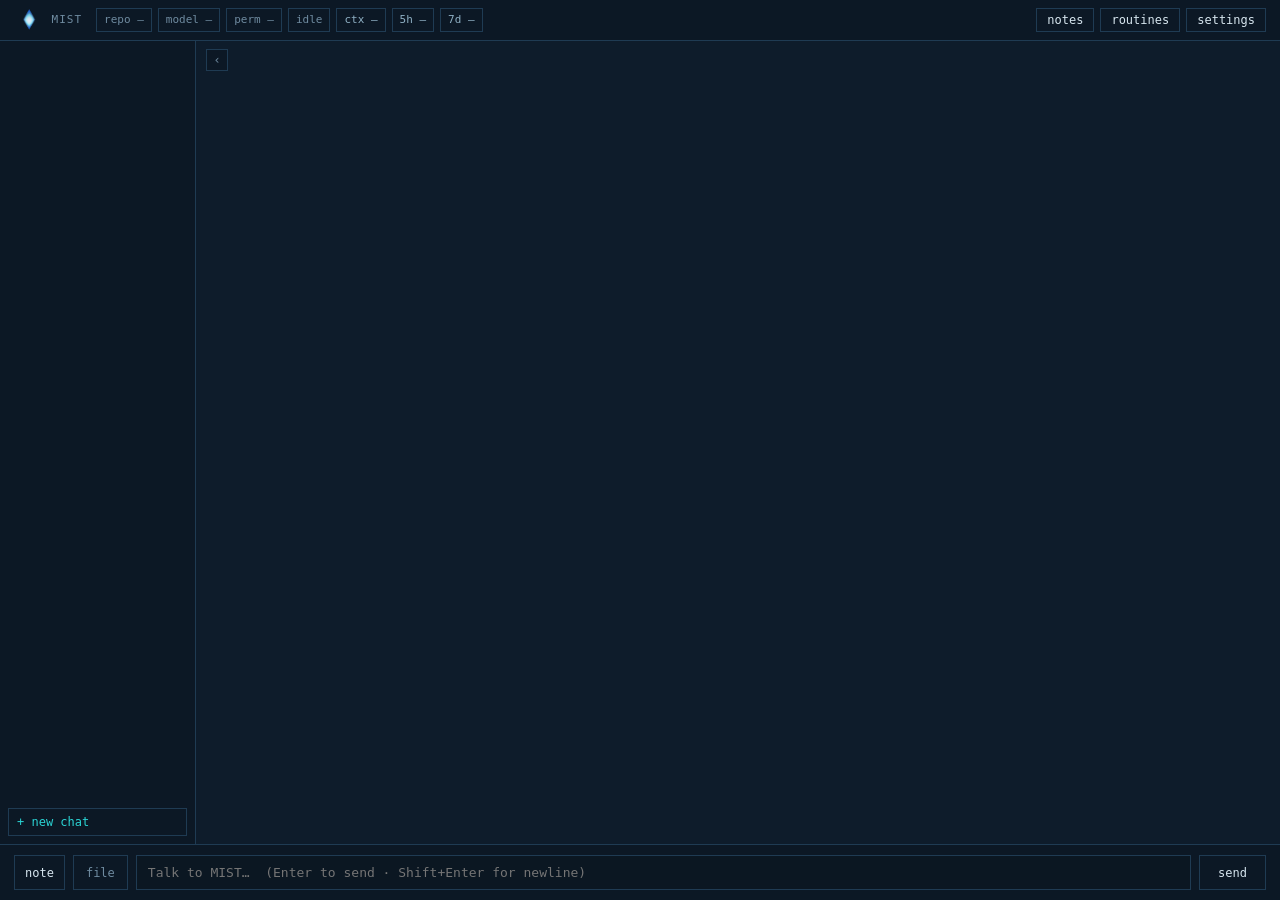
==== static/index.html @ 2118393d "console: square pinned-pin chips, drop redundant model button, fix Dock/menu-bar after overlay - Sol" ====
<!DOCTYPE html>
<html lang="en">
<head>
<meta charset="utf-8">
<meta name="viewport" content="width=device-width, initial-scale=1">
<title>MIST Console</title>
<!-- Apply the saved theme before CSS paints so switching never flashes. -->
<script>try{document.documentElement.dataset.theme=localStorage.getItem("theme")||"terminal"}catch(e){document.documentElement.dataset.theme="terminal"}</script>
<link rel="stylesheet" href="style.css">
</head>
<body>
<header id="topbar">
  <div class="brand">
    <img id="logoImg" class="logo-img" src="mist-logo.png" alt="MIST"
         onerror="this.style.display='none';document.getElementById('logoText').style.display='inline'">
    <span class="logo" id="logoText" style="display:none">M I S T</span>
    <span class="sub">MIST</span>
  </div>
  <div class="meta">
    <span class="badge repo clickable" id="repo" data-state="unknown" title="Repo MIST works in · click to change">repo —</span>
    <span class="badge clickable" id="model" title="Model in use · click to switch">model —</span>
    <span class="badge clickable" id="perm" title="Permission mode · click to switch">perm —</span>
    <span class="badge" id="status" data-state="idle">idle</span>
    <span class="badge usage" id="ctx" title="Context window used">ctx —</span>
    <span class="badge usage" id="r5h" title="5-hour limit used">5h —</span>
    <span class="badge usage" id="r7d" title="7-day limit used">7d —</span>
  </div>
  <div class="actions">
    <button id="notesBtn" title="Notes · a persistent scratchpad saved to disk">notes</button>
    <button id="routinesBtn" title="Routines · scheduled agents from Claude Code">routines</button>
    <button id="settingsBtn" title="Settings · active MCP servers + tools">settings</button>
  </div>
</header>

<aside id="modelCard" hidden>
  <div class="capHead">model <button id="modelClose">×</button></div>
  <div id="modelList"></div>
  <div class="modelnote">Applies to the active chat on your next message; new chats inherit it.</div>
</aside>

<aside id="permCard" hidden>
  <div class="capHead">permission mode <button id="permClose">×</button></div>
  <div id="permList"></div>
  <div class="modelnote">Controls how freely MIST acts. Applies to the active chat on your next message.</div>
</aside>

<div id="mid">
  <nav id="tabrail">
    <div id="tabs"></div>
    <button id="newTab">+ new chat</button>
  </nav>
  <div id="railResize" title="Drag to resize · double-click to reset"></div>
  <main id="logs">
    <button id="railToggle" title="Hide the chat list" aria-label="Toggle chat list">‹</button>
    <button id="jumpBtn" hidden title="Jump to the latest message">↓ jump to present</button>
  </main>
</div>

<aside id="routinesPanel" hidden>
  <div class="capHead">routines <span class="count" id="nRoutines"></span><button id="routinesClose">×</button></div>
  <div class="capBody" id="routinesBody"></div>
  <div class="routines-foot">
    <button id="routineNew" class="rt-new">+ new routine</button>
    <div class="routines-note">Edits write <code>~/.claude/scheduled-tasks</code> (shared with the Claude desktop app). Enabling a schedule runs the routine from the Console via launchd. If the same routine is also scheduled in the desktop app, it will run twice — disable it there.</div>
  </div>
</aside>

<aside id="capPanel" hidden>
  <div class="capHead">settings <button id="capClose">×</button></div>
  <div class="capBody">
    <h4>theme</h4><div id="themeList"></div>
    <h4>quick access</h4>
    <div class="qa">
      <div class="qa-row">
        <label class="qa-toggle"><input type="checkbox" id="qaEnabled"> enabled</label>
        <span class="qa-gesture">double-tap ⌥ Option</span>
      </div>
      <div class="qa-row" id="qaPermRow" hidden>
        <span class="qa-warn" id="qaPermStatus">needs Accessibility permission</span>
        <button id="qaGrant" class="qa-rec">Grant</button>
      </div>
      <div class="qa-note">Double-tap the Option (⌥) key to summon MIST from anywhere — even when she's closed (a tiny always-on background agent launches her). Needs macOS Accessibility permission for the agent (System Settings → Privacy & Security → Accessibility).</div>
    </div>
    <h4>active mcp servers <span class="count" id="nMcp"></span></h4><div id="capMcp" class="chips"></div>
    <h4>tools <span class="count" id="nTools"></span></h4><div id="capTools" class="chips"></div>
    <h4>skills <span class="count" id="nSkills"></span></h4><div id="capSkills" class="chips"></div>
    <h4>slash commands <span class="count" id="nSlash"></span></h4><div id="capSlash" class="chips"></div>
  </div>
</aside>

<aside id="notesPanel" hidden>
  <div class="capHead">notes <span class="count" id="nNotes"></span><button id="notesClose">×</button></div>
  <div class="notes-hint">A persistent scratchpad, saved to disk. Notes stay here until you send or delete them. They survive a restart, closing the app, a force-quit, or an update.</div>
  <div class="capBody" id="notesList"></div>
  <div class="notes-foot">
    <textarea id="notesInput" rows="1" placeholder="Jot something down…  (Enter to save · Shift+Enter for newline)"></textarea>
    <button id="notesAdd">add</button>
  </div>
</aside>

<footer id="composer">
  <div id="slashMenu" hidden></div>
  <button id="scratchBtn" title="Notes · a persistent scratchpad saved to disk">note</button>
  <button id="fileBtn" title="Attach a file (inserts its path)">file</button>
  <textarea id="input" rows="1" placeholder="Talk to MIST…  (Enter to send · Shift+Enter for newline)"></textarea>
  <button id="sendBtn">send</button>
  <input type="file" id="hiddenFile" multiple hidden>
</footer>

<div id="usage"></div>

<script src="app.js"></script>
</body>
</html>
---- static/style.css ----
/* MIST Console — flat/sharp Cloud palette. Square corners, hairlines, no shadows.
   This sheet IS the default "Terminal" theme. To add another theme: register it
   in THEMES (app.js) and override what you need under html[data-theme="<id>"]
   below. The active theme lives in <html data-theme> (set pre-paint in index.html
   and persisted to localStorage as "theme"). */
:root {
  --bg:        #0E1C2B;   /* deep Cloud night */
  --bg-2:      #11233440; /* translucent panel */
  --line:      #1f3b53;   /* hairline */
  --line-soft: #173044;
  --text:      #d7e6ef;
  --dim:       #6f8ba0;
  --teal:      #2bd4d4;   /* MIST accent (statusline 256-44) */
  --violet:    #9b8cff;
  --user:      #cfe8ff;
  --warn:      #ffb454;
  --err:       #ff6b6b;
  --ok:        #4ade80;   /* usage headroom (green) */
  --mono: "SF Mono", "JetBrains Mono", Menlo, Consolas, monospace;
}
* { box-sizing: border-box; }
html, body {
  margin: 0; height: 100%;
  background: var(--bg); color: var(--text);
  font-family: var(--mono); font-size: 13px; line-height: 1.55;
}
body { display: grid; grid-template-rows: auto 1fr auto; height: 100vh; }

/* ---- top bar ---- */
#topbar {
  display: flex; align-items: center; gap: 14px;
  padding: 8px 14px; border-bottom: 1px solid var(--line);
  background: #0c1825;
  /* above the side panels so their trigger buttons stay clickable (toggle-to-close) */
  position: relative; z-index: 40;
}
.brand { display: flex; align-items: center; gap: 8px; }
.logo-img { height: 24px; width: auto; display: block; }
.logo { color: var(--teal); font-weight: 700; letter-spacing: 2px; }
.sub { color: var(--dim); font-size: 11px; text-transform: uppercase; letter-spacing: 1px; }
.meta { display: flex; gap: 6px; flex: 1; flex-wrap: wrap; }
.badge {
  border: 1px solid var(--line); color: var(--dim);
  padding: 2px 7px; font-size: 11px; white-space: nowrap;
}
/* badges that open a picker on click */
.badge.clickable, #repo.clickable { cursor: pointer; }
.badge.clickable:hover, #repo.clickable:hover { border-color: var(--teal); color: var(--teal); }
.badge.usage { color: #8fb0c4; }
/* color-coded usage levels: green headroom → yellow → red near limit */
.badge.usage.lvl-ok   { color: var(--ok);   border-color: var(--ok); }
.badge.usage.lvl-warn { color: var(--warn); border-color: var(--warn); }
.badge.usage.lvl-crit { color: var(--err);  border-color: var(--err); font-weight: 600; }
.badge.repo { color: #8fb0c4; }
#repo[data-state="ok"]      { color: var(--ok);  border-color: var(--ok); }
#repo[data-state="warn"]    { color: var(--err); border-color: var(--err); font-weight: 600; }
#repo[data-state="unknown"] { color: var(--dim); }
#status[data-state="idle"]     { color: var(--dim); }
#status[data-state="thinking"] { color: var(--violet); border-color: var(--violet); }
#status[data-state="working"]  { color: var(--teal);   border-color: var(--teal); }
#status[data-state="error"]    { color: var(--err);    border-color: var(--err); }
.actions { display: flex; gap: 6px; }
button {
  font-family: var(--mono); font-size: 12px;
  background: transparent; color: var(--text);
  border: 1px solid var(--line); padding: 4px 10px; cursor: pointer;
}
button:hover { border-color: var(--teal); color: var(--teal); }

/* ---- mid: tab rail + logs ---- */
#mid { display: flex; min-height: 0; overflow: hidden; }
#tabrail {
  width: var(--rail-w, 196px); flex: 0 0 var(--rail-w, 196px);
  border-right: 1px solid var(--line); background: #0c1825;
  display: flex; flex-direction: column; min-width: 0;
}
#railResize {
  flex: 0 0 5px; cursor: col-resize; background: transparent;
  margin-left: -3px; z-index: 5;     /* widen the grab target over the border */
}
#railResize:hover, #railResize.dragging { background: var(--teal); }
body.col-resizing { cursor: col-resize; user-select: none; }
#newTab {
  margin: 8px; border: 1px solid var(--line); color: var(--teal);
  padding: 6px 8px; text-align: left;
}
#tabs { overflow-y: auto; flex: 1; }
.tab {
  display: flex; align-items: center; gap: 7px;
  padding: 7px 9px; border-bottom: 1px solid var(--line-soft);
  cursor: pointer; color: var(--dim); font-size: 12px;
  user-select: none;   /* so click-drag reordering doesn't select the title text */
}
.tab:hover { background: #0f2030; }
/* lifted, follows the pointer; the no-transition rule keeps it glued to the cursor
   while the OTHER pinned tabs slide out of the way (their transition is set inline) */
.tab.dragging { opacity: .92; z-index: 10; position: relative;
  box-shadow: 0 4px 14px rgba(0,0,0,.35); cursor: grabbing; }
body.tab-dragging, body.tab-dragging .tab { cursor: grabbing; }
.tab.drag-over { box-shadow: inset 0 2px 0 0 var(--teal); }   /* legacy insertion line (unused) */
.tab.active { background: #102536; color: var(--text); border-left: 2px solid var(--teal); padding-left: 7px; }
.tab .dot { width: 7px; height: 7px; flex: 0 0 7px; background: var(--dim); border-radius: 0; }
.tab .dot.idle { background: #3a566e; }
.tab .dot.thinking { background: var(--violet); }
.tab .dot.working { background: var(--teal); }
.tab .dot.error { background: var(--err); }
.tab .ttitle { flex: 1; overflow: hidden; text-overflow: ellipsis; white-space: nowrap; }
.tab .trename { flex: 1; min-width: 0; background: #0b1722; border: 1px solid var(--teal);
  color: var(--text); font-family: var(--mono); font-size: 12px; padding: 1px 4px; }
.tab .trename:focus { outline: none; }
.tab .tpin { color: #2f4a60; padding: 0 3px; opacity: 0;
  display: inline-flex; align-items: center; justify-content: center; }
.tab:hover .tpin { opacity: 1; }
.tab .tpin.on { color: var(--teal); opacity: 1; }
/* literal pushpin icon (inline SVG, tinted by currentColor) — all themes */
.pin-ico { width: 11px; height: 11px; display: block; fill: currentColor; }
.tabsection .pin-ico { display: inline-block; width: 10px; height: 10px;
  vertical-align: -1px; margin-right: 4px; }
.tab .tclose { color: var(--dim); padding: 0 2px; opacity: 0; }
.tab:hover .tclose { opacity: 1; }
.tab .tclose:hover { color: var(--err); }

/* section headers in the rail (only shown when something is pinned) */
.tabsection {
  padding: 8px 9px 5px; font-size: 10px; letter-spacing: 1.5px; text-transform: uppercase;
  color: var(--dim); border-bottom: 1px solid var(--line-soft); user-select: none;
}
.tabsection.pinned { color: var(--teal); }

/* pinned conversations get a tinted band + a teal edge so they read as a group */
.tab.pinned { background: #0e2435; border-left: 2px solid var(--teal); padding-left: 7px; }
.tab.pinned:hover { background: #13314a; }
.tab.pinned.active { background: #16374f; }
.tab.pinned .tpin { opacity: 1; }
.tab.pinned .ttitle { color: var(--text); }

#logs { flex: 1; min-width: 0; position: relative; }
.session-log { position: absolute; inset: 0; overflow-y: auto; padding: 16px 18px 40px; }

/* floating "jump to present" pill — only shown when scrolled up off the bottom */
#jumpBtn {
  position: absolute; bottom: 16px; left: 50%; transform: translateX(-50%);
  z-index: 6; background: #102536; border: 1px solid var(--teal); color: var(--teal);
  padding: 5px 12px; font-size: 12px; letter-spacing: .3px;
}
#jumpBtn:hover { background: #16374f; }
#jumpBtn[hidden] { display: none; }

/* collapse/expand toggle for the tab rail — pinned to the logs' top-left corner */
#railToggle {
  position: absolute; top: 8px; left: 8px; z-index: 6;
  width: 22px; height: 22px; line-height: 1; text-align: center;
  padding: 0; background: #0c1825; color: var(--dim); border: 1px solid var(--line);
}
#railToggle:hover { border-color: var(--teal); color: var(--teal); }
#mid.rail-collapsed #tabrail { width: 0; flex-basis: 0; overflow: hidden; border-right: 0; }
#mid.rail-collapsed #railResize { display: none; }
.session-log[hidden] { display: none; }
.msg {
  margin: 0 0 18px; max-width: 900px;
  /* Skip layout/paint for off-screen messages so fullscreen/resize only reflows
     the visible few instead of the whole (multi-thousand-node) transcript.
     `auto` remembers each message's real height once rendered, so scrolling and
     scroll-to-bottom stay accurate. */
  content-visibility: auto;
  contain-intrinsic-size: auto 140px;
}
.msg .who { font-size: 11px; text-transform: uppercase; letter-spacing: 1px; margin-bottom: 4px;
  display: flex; align-items: baseline; gap: 8px; }
.msg.user .who   { color: var(--user); font-weight: 700; }
.msg.mist .who   { color: var(--teal); }
/* per-message timestamp, dimmed and not shouting in caps */
.msg .who .ts { color: var(--dim); font-weight: 400; letter-spacing: 0;
  text-transform: none; font-size: 10px; }
.msg.user .body  {
  color: var(--user); white-space: pre-wrap;
  background: #102a44; border: 1px solid var(--line);
  border-left: 3px solid var(--user); padding: 9px 12px;
}
.msg.mist .body  { color: var(--text); }
/* Chat text is selectable (WKWebView can default selection off) + visible highlight. */
#logs, .msg .who, .msg .body, .msg .body * {
  -webkit-user-select: text; user-select: text;
}
.msg .body { cursor: text; }
::selection { background: rgba(43, 212, 212, .30); color: var(--text); }

/* thinking */
.think {
  border: 1px solid var(--line-soft); border-left: 2px solid var(--violet);
  margin: 6px 0 10px; padding: 0;
}
.think > summary {
  cursor: pointer; color: var(--violet); font-size: 11px;
  padding: 4px 8px; list-style: none; text-transform: uppercase; letter-spacing: 1px;
}
.think > summary::-webkit-details-marker { display: none; }
.think .think-body { padding: 6px 10px; color: #9db3c6; white-space: pre-wrap; font-size: 12px; }

/* tool cards — collapsed by default (click the header to expand the code) */
.tool { border: 1px solid var(--line); margin: 8px 0; }
details.tool > summary.tool-head {
  display: flex; align-items: center; gap: 8px; cursor: pointer; list-style: none;
  background: #0f2030; padding: 5px 9px; color: var(--teal); font-size: 12px;
}
details.tool > summary.tool-head::-webkit-details-marker { display: none; }
details.tool > summary.tool-head::before { content: "▸"; color: var(--dim); }
details.tool[open] > summary.tool-head::before { content: "▾"; }
.tool .tname { font-weight: 700; }
.tool .tsummary { flex: 1; min-width: 0; color: #9db3c6; overflow: hidden; text-overflow: ellipsis; white-space: nowrap; }
.tool .tstate { color: var(--dim); font-size: 11px; }
.tool pre { margin: 0; padding: 8px 10px; overflow-x: auto; font-size: 12px; color: #b9ccdb; }
.tool .tool-result { border-top: 1px dashed var(--line); color: #9db3c6; max-height: 280px; overflow: auto; }

/* inline "thinking" spinner in the chat — full-width, MIST verb */
.spinner { display: flex; align-items: center; gap: 8px; padding: 8px 2px; color: var(--violet); font-style: italic; font-size: 13px; }
.spinner .sv-glyph { color: var(--teal); font-style: normal; animation: pulse 1.4s ease-in-out infinite; }
@keyframes pulse { 0%, 100% { opacity: 1; } 50% { opacity: 0.3; } }

/* markdown body */
.body p { margin: 0 0 9px; }
.body pre {
  background: #0b1722; border: 1px solid var(--line);
  padding: 9px 11px; overflow-x: auto; margin: 8px 0;
}
.body code { background: #0b1722; border: 1px solid var(--line-soft); padding: 0 4px; }
.body pre code { border: 0; padding: 0; background: none; }

/* code block with a hover "Copy" button */
.body .codeblock { position: relative; }
.body .codeblock pre { margin: 8px 0; }
.body .copy-btn {
  position: absolute; top: 6px; right: 6px;
  font-family: var(--mono); font-size: 10px; letter-spacing: 1px; text-transform: uppercase;
  background: #0b1722; color: var(--dim);
  border: 1px solid var(--line); padding: 2px 8px; cursor: pointer;
  opacity: 0; transition: opacity .12s;
}
.body .codeblock:hover .copy-btn { opacity: 1; }
.body .copy-btn:hover { border-color: var(--teal); color: var(--teal); }
.body .copy-btn.copied { color: var(--teal); border-color: var(--teal); opacity: 1; }
.body h1,.body h2,.body h3 { color: var(--teal); margin: 12px 0 6px; font-size: 14px; }
.body ul,.body ol { margin: 4px 0 9px; padding-left: 22px; }
.body a { color: var(--teal); }
.body blockquote { border-left: 2px solid var(--line); margin: 6px 0; padding-left: 10px; color: var(--dim); }
/* GFM tables — flat/sharp: hairline grid, square corners, no shadow */
.body .md-table { border-collapse: collapse; margin: 9px 0; width: auto; max-width: 100%; display: block; overflow-x: auto; font-size: 12px; }
.body .md-table th, .body .md-table td { border: 1px solid var(--line); padding: 4px 10px; text-align: left; vertical-align: top; }
.body .md-table th { background: #0b1722; color: var(--teal); font-weight: 600; white-space: nowrap; }
.body .md-table tbody tr:nth-child(even) td { background: #0c1c2b; }
.body .md-table code { background: #0b1722; }
.cursor { display: inline-block; width: 7px; background: var(--teal); animation: blink 1s steps(1) infinite; }
@keyframes blink { 50% { opacity: 0; } }

.notice { color: var(--warn); border: 1px solid var(--warn); padding: 6px 10px; margin: 10px 0; font-size: 12px; }
.notice.err { color: var(--err); border-color: var(--err); }

/* ---- capabilities panel ---- */
/* start below the top bar so the trigger buttons stay visible + clickable */
#capPanel, #routinesPanel {
  position: fixed; top: var(--topbar-h, 0px); right: 0; width: 340px; height: calc(100% - var(--topbar-h, 0px));
  background: #0c1825; border-left: 1px solid var(--line);
  display: flex; flex-direction: column; z-index: 20;
}
#capPanel[hidden], #routinesPanel[hidden] { display: none; }   /* id selector beats UA [hidden]; restore it */
#routinesBody { flex: 1 1 auto; min-height: 0; }
.routines-foot { border-top: 1px solid var(--line); padding: 8px 12px; }
.routines-note { color: var(--dim); font-size: 10px; line-height: 1.5; }
.routines-note code { color: #9db3c6; }
.rt-new { width: 100%; font-family: var(--mono); font-size: 12px; padding: 6px;
  border: 1px solid var(--line); background: #0b1722; color: var(--teal); cursor: pointer; margin-bottom: 8px; }
.rt-new:hover { border-color: var(--teal); }
.routine { border: 1px solid var(--line); margin-bottom: 6px; }
.routine > summary { padding: 7px 9px; cursor: pointer; list-style: none; }
.routine > summary::-webkit-details-marker { display: none; }
.routine > summary::before { content: "\25b8 "; color: var(--teal); font-size: 9px; }
.routine[open] > summary::before { content: "\25be "; }
.routine .rname { color: var(--text); font-size: 12px; }
.routine .rdot { font-size: 9px; margin-left: 6px; }
.routine .rdot.on { color: var(--ok); }
.routine .rdot.off { color: var(--dim); }
.routine .rdesc { color: var(--dim); font-size: 11px; margin: 3px 0 0 14px; line-height: 1.4; }
.routine form { display: flex; flex-direction: column; gap: 8px; padding: 9px 10px;
  border-top: 1px solid var(--line); }
.rt-field { display: flex; flex-direction: column; gap: 3px; }
.rt-field label { color: var(--dim); font-size: 10px; text-transform: uppercase; letter-spacing: .5px; }
.rt-field input, .rt-field textarea {
  background: #0b1722; border: 1px solid var(--line); color: var(--text);
  font-family: var(--mono); font-size: 12px; padding: 5px 7px; width: 100%; }
.rt-field input:focus, .rt-field textarea:focus { outline: none; border-color: var(--teal); }
.rt-field textarea { min-height: 84px; resize: vertical; line-height: 1.45; }
.rt-hint { color: var(--dim); font-size: 10px; margin-top: -2px; }
.rt-enabled { display: flex; align-items: center; gap: 6px; color: var(--text); font-size: 12px; cursor: pointer; }
.rt-actions { display: flex; gap: 6px; flex-wrap: wrap; }
.rt-actions button { font-family: var(--mono); font-size: 12px; padding: 5px 10px;
  border: 1px solid var(--line); background: #0b1722; color: var(--teal); cursor: pointer; }
.rt-actions button:hover { border-color: var(--teal); }
.rt-actions .rt-del { color: var(--err); }
.rt-actions .rt-del:hover, .rt-actions .rt-del.armed { border-color: var(--err); }
.rt-actions .rt-del.armed { background: var(--err); color: #0c1825; }
.rt-status { font-size: 10px; color: var(--dim); min-height: 12px; }
.rt-status.ok { color: var(--ok); }
.rt-status.err { color: var(--err); }
.capHead { display: flex; padding: 10px 12px; border-bottom: 1px solid var(--line); color: var(--teal); }
.capHead button { margin-left: auto; border: 0; font-size: 16px; }
.capBody { overflow-y: auto; padding: 10px 12px; }
.capBody h4 {
  color: var(--dim); font-size: 11px; text-transform: uppercase; margin: 12px 0 6px;
  cursor: pointer; user-select: none; display: flex; align-items: center; gap: 6px;
}
.capBody h4::before { content: "\25be"; font-size: 9px; color: var(--teal); }   /* ▾ expanded */
.capBody h4.collapsed::before { content: "\25b8"; }                              /* ▸ collapsed */
.capBody h4.collapsed + * { display: none; }
.capBody .count { color: var(--teal); font-weight: 400; }
.qa { margin-bottom: 8px; }
.qa-row { display: flex; align-items: center; gap: 10px; }
.qa-toggle { color: var(--text); font-size: 12px; display: flex; align-items: center; gap: 5px; cursor: pointer; }
.qa-rec {
  font-family: var(--mono); font-size: 13px; min-width: 88px;
  border: 1px solid var(--line); background: #0b1722; color: var(--teal);
  padding: 5px 12px; cursor: pointer;
}
.qa-rec:hover { border-color: var(--teal); }
.qa-rec.recording { color: var(--warn); border-color: var(--warn); }
.qa-gesture { color: var(--teal); font-size: 13px; }
.qa-warn { color: var(--warn); font-size: 12px; flex: 1; }
.qa-note { color: var(--dim); font-size: 11px; margin-top: 6px; line-height: 1.4; }
.chips { display: flex; flex-wrap: wrap; gap: 4px; }
.chips span { border: 1px solid var(--line); padding: 1px 6px; font-size: 11px; color: #9db3c6; }
.chips span.pending { color: var(--warn); border-color: var(--warn); }

/* ---- model / permission card ---- */
/* top/left are set in JS so the menu drops directly under the badge or button
   that opened it (anchorCard), instead of floating detached in the corner. */
#modelCard, #permCard {
  position: fixed; top: 44px; left: auto; right: 14px; width: 240px; z-index: 30;
  background: #0c1825; border: 1px solid var(--line);
}
#permCard { width: 268px; }
#modelCard[hidden], #permCard[hidden] { display: none; }
#modelList, #permList { padding: 4px 0; }
.modelrow {
  padding: 7px 12px; cursor: pointer; color: var(--text); font-size: 12px;
  display: flex; align-items: center; gap: 8px;
}
.modelrow:hover { background: #102536; color: var(--teal); }
.modelrow.sel { color: var(--teal); }
.modelrow.sel::before { content: "▸"; color: var(--teal); }
.modelrow:not(.sel)::before { content: "\00a0\00a0"; }
.modelnote { padding: 8px 12px; border-top: 1px solid var(--line); color: var(--dim); font-size: 11px; }

/* ---- composer ---- */
#composer {
  display: flex; gap: 8px; padding: 10px 14px;
  border-top: 1px solid var(--line); background: #0c1825;
  position: relative;
}

/* inline slash-command autocomplete (anchored above the composer) */
#slashMenu {
  position: absolute; left: 14px; right: 14px; bottom: calc(100% + 0px);
  max-height: 280px; overflow-y: auto; z-index: 40;
  background: #0c1825; border: 1px solid var(--line); border-bottom: 0;
}
#slashMenu[hidden] { display: none; }
.slash-head {
  padding: 6px 12px; font-size: 10px; letter-spacing: 1px; text-transform: uppercase;
  color: var(--dim); border-bottom: 1px solid var(--line); user-select: none;
}
.slash-item {
  display: flex; gap: 10px; align-items: baseline;
  padding: 6px 12px; cursor: pointer; font-size: 13px; color: var(--text);
  border-bottom: 1px solid var(--line-soft);
}
.slash-item:last-child { border-bottom: 0; }
.slash-item.sel { background: #102536; }
.slash-name { color: var(--teal); font-weight: 700; }
#input {
  flex: 1; resize: none; max-height: 200px;
  background: #0b1722; color: var(--text); border: 1px solid var(--line);
  font-family: var(--mono); font-size: 13px; padding: 9px 11px; outline: none;
}
#input:focus { border-color: var(--teal); }
#fileBtn { padding: 0 12px; color: var(--dim); }
#sendBtn { padding: 0 18px; }
.greet { color: var(--teal); font-style: italic; }
#sendBtn:disabled { opacity: .4; cursor: default; border-color: var(--line); color: var(--dim); }

#usage {
  position: fixed; bottom: 58px; right: 14px;
  font-size: 11px; color: var(--dim); pointer-events: none;
}

/* ---- notes panel (app-wide persistent scratchpad) ---- */
#scratchBtn.has { color: var(--teal); border-color: var(--teal); }
#notesPanel {
  position: fixed; top: var(--topbar-h, 0px); right: 0; width: 340px; height: calc(100% - var(--topbar-h, 0px));
  background: #0c1825; border-left: 1px solid var(--line);
  display: flex; flex-direction: column; z-index: 20;
}
#notesPanel[hidden] { display: none; }   /* id selector beats UA [hidden] */
.notes-hint {
  color: var(--dim); font-size: 11px; line-height: 1.5;
  padding: 8px 12px; border-bottom: 1px solid var(--line-soft);
}
#notesList { flex: 1 1 auto; min-height: 0; overflow-y: auto;
  padding: 10px 12px; display: flex; flex-direction: column; gap: 6px; }
.notes-foot { display: flex; gap: 8px; padding: 8px 12px; border-top: 1px solid var(--line); }
#notesInput {
  flex: 1; resize: none; max-height: 160px; outline: none;
  background: #0b1722; color: var(--text); border: 1px solid var(--line);
  font-family: var(--mono); font-size: 12px; padding: 7px 9px;
}
#notesInput:focus { border-color: var(--teal); }
#notesAdd { color: var(--teal); padding: 0 16px; }
.scratch-empty { color: var(--dim); font-size: 11px; padding: 2px 0; line-height: 1.5; }
.scratch-item {
  display: flex; align-items: flex-start; gap: 8px;
  border: 1px solid var(--line); background: #0b1722; padding: 6px 8px;
}
.scratch-text { flex: 1; color: var(--text); font-size: 12px; line-height: 1.45;
  white-space: pre-wrap; word-break: break-word; }
.scratch-send { flex: 0 0 auto; color: var(--teal); padding: 3px 10px; font-size: 11px; }
.scratch-edit-btn { flex: 0 0 auto; color: var(--dim); padding: 3px 8px; font-size: 11px; }
.scratch-edit-btn:hover { color: var(--teal); }
.scratch-edit { flex: 1; min-width: 0; resize: none; outline: none;
  background: #0b1722; border: 1px solid var(--teal); color: var(--text);
  font-family: var(--mono); font-size: 12px; padding: 4px 6px; line-height: 1.45; }
.scratch-del { flex: 0 0 auto; border: 0; background: none; color: var(--dim); font-size: 14px; padding: 0 2px; }
.scratch-del:hover { color: var(--err); border-color: transparent; }

/* scrollbars */
::-webkit-scrollbar { width: 9px; height: 9px; }
::-webkit-scrollbar-thumb { background: #1d3a52; }
::-webkit-scrollbar-track { background: transparent; }

/* ============================================================
   Solarpunk theme — bright, warm, daylit greenhouse.
   Art-Nouveau-by-way-of-Ghibli: a warm cream daylight base,
   green + gold signature, terracotta human, humanist (non-mono)
   text, rounded organic edges, dappled sunlight, and living
   botanical vines. The deliberate OPPOSITE of a dark terminal.
   Overrides the variables AND every hardcoded dark surface from
   the Terminal sheet above, so no dark patches leak through.
   (The previous "solarpunk" theme was really lunarpunk — dark
   phthalo night + blue neon sigils — and has been fully replaced.)
   ============================================================ */
html[data-theme="solarpunk"] {
  --bg:        #F3EEDD;   /* warm cream daylight */
  --bg-2:      #FBF8EFcc;
  --line:      #CBD8C2;   /* soft sage hairline */
  --line-soft: #E3DECB;
  --text:      #2E2A22;   /* deep bark — warm near-black, never cold */
  --dim:       #7B7A5C;   /* sage-olive secondary text */
  --teal:      #2F6B3C;   /* PRIMARY accent = forest green (was cyber-teal) */
  --violet:    #BE8C12;   /* thinking = warm gold (was amethyst) */
  --user:      #B5562F;   /* the human = terracotta */
  --warn:      #C97A1C;   /* amber */
  --err:       #B5402A;   /* warm brick */
  --ok:        #2F6B3C;   /* forest green */
  /* theme-local surfaces — all light/warm, never dark */
  --surface:   #EFE8D3;   /* bars & panels: wheat */
  --surface-2: #FFFFFF;   /* fields / raised chips */
  --code-bg:   #ECE5D0;   /* parchment code blocks */
  --hover:     #E7DEC4;   /* deeper wheat */
  --active:    #DCEBCF;   /* pale leaf-green selection */
  --user-bg:   #F8EBD2;   /* pale terracotta-cream bubble */
  --leaf:      #5BB247;   /* bright foliage — the "working" pulse */
  --gold:      #E0B100;   /* sunbeam gold */
  --amber:     #F4A93B;
  --focus:     0 0 0 3px rgba(224,177,0,.22);   /* warm gold focus ring (NOT neon) */
  --radius:    14px;
  /* humanist + Art-Nouveau-warm, system fonts so no web-font load.
     Optima/Avenir read as elegant "normal text", not a terminal. */
  --mono: "Optima", "Avenir Next", "Seravek", system-ui, -apple-system, sans-serif;
  --head: "Cochin", "Palatino", "Hoefler Text", Georgia, serif;
}
/* dappled sunlight: warm gold + leaf-green + soft sky washes over cream */
html[data-theme="solarpunk"] body {
  font-size: 14px; line-height: 1.62;
  background:
    radial-gradient(1100px 620px at 86% -12%, rgba(224,177,0,.20), transparent 60%),
    radial-gradient(840px 540px at -8% 8%, rgba(91,178,71,.16), transparent 58%),
    radial-gradient(980px 680px at 50% 122%, rgba(135,206,235,.14), transparent 62%),
    var(--bg);
  background-attachment: fixed;
}
/* keep code monospace even though the UI font is now humanist */
html[data-theme="solarpunk"] .body pre,
html[data-theme="solarpunk"] .body code,
html[data-theme="solarpunk"] .tool pre,
html[data-theme="solarpunk"] .body .copy-btn {
  font-family: "SF Mono", "JetBrains Mono", Menlo, Consolas, monospace;
}
/* Art-Nouveau serif for display type: logo, headings, panel titles */
html[data-theme="solarpunk"] .logo,
html[data-theme="solarpunk"] .body h1,
html[data-theme="solarpunk"] .body h2,
html[data-theme="solarpunk"] .body h3,
html[data-theme="solarpunk"] .capHead,
html[data-theme="solarpunk"] .greet {
  font-family: var(--head); letter-spacing: .2px;
}
html[data-theme="solarpunk"] .logo { letter-spacing: 3px; }

/* --- panels & bars get the wheat surface --- */
html[data-theme="solarpunk"] #topbar,
html[data-theme="solarpunk"] #tabrail,
html[data-theme="solarpunk"] #capPanel,
html[data-theme="solarpunk"] #routinesPanel,
html[data-theme="solarpunk"] #notesPanel,
html[data-theme="solarpunk"] #composer,
html[data-theme="solarpunk"] #slashMenu,
html[data-theme="solarpunk"] #modelCard,
html[data-theme="solarpunk"] #permCard,
html[data-theme="solarpunk"] #railToggle { background: var(--surface); }

/* --- fields / small controls: clean white --- */
html[data-theme="solarpunk"] #input,
html[data-theme="solarpunk"] #notesInput,
html[data-theme="solarpunk"] .rt-field input,
html[data-theme="solarpunk"] .rt-field textarea,
html[data-theme="solarpunk"] .rt-new,
html[data-theme="solarpunk"] .rt-actions button,
html[data-theme="solarpunk"] .qa-rec,
html[data-theme="solarpunk"] .scratch-item,
html[data-theme="solarpunk"] .scratch-edit,
html[data-theme="solarpunk"] .tab .trename,
html[data-theme="solarpunk"] .body .copy-btn { background: var(--surface-2); }

/* --- code / parchment surfaces (light, not dark) --- */
html[data-theme="solarpunk"] .body pre,
html[data-theme="solarpunk"] .body code,
html[data-theme="solarpunk"] .body .md-table th,
html[data-theme="solarpunk"] .body .md-table code {
  background: var(--code-bg); color: var(--text);
}
html[data-theme="solarpunk"] .body .md-table tbody tr:nth-child(even) td { background: #EEF3DF; }

/* --- hover / active fills (were dark blues) --- */
html[data-theme="solarpunk"] details.tool > summary.tool-head,
html[data-theme="solarpunk"] .tab:hover { background: var(--hover); }
html[data-theme="solarpunk"] .tab.active,
html[data-theme="solarpunk"] .modelrow:hover,
html[data-theme="solarpunk"] .slash-item.sel { background: var(--active); }
html[data-theme="solarpunk"] #jumpBtn { background: var(--active); color: var(--teal); }
html[data-theme="solarpunk"] #jumpBtn:hover { background: #C7DFAC; }
html[data-theme="solarpunk"] .tab.pinned { background: #E6EFD7; }
html[data-theme="solarpunk"] .tab.pinned:hover { background: #DCEBCF; }
html[data-theme="solarpunk"] .tab.pinned.active { background: #D2E6C2; }
html[data-theme="solarpunk"] .tab .dot.idle { background: #B6BE96; }
html[data-theme="solarpunk"] .tab .dot.working,
html[data-theme="solarpunk"] .spinner .sv-glyph { background: var(--leaf); color: var(--leaf); }

/* --- user message bubble: warm cream, terracotta edge, bark text --- */
html[data-theme="solarpunk"] .msg.user .body {
  color: var(--text); background: var(--user-bg);
  border: 1px solid #E6CBA8; border-left: 3px solid var(--user);
}

/* --- secondary text that was cool light-gray → dark sage so it reads on cream --- */
html[data-theme="solarpunk"] .think .think-body,
html[data-theme="solarpunk"] .tool .tsummary,
html[data-theme="solarpunk"] .tool .tool-result,
html[data-theme="solarpunk"] .tool pre,
html[data-theme="solarpunk"] .chips span,
html[data-theme="solarpunk"] .routines-note code,
html[data-theme="solarpunk"] .badge.usage,
html[data-theme="solarpunk"] .badge.repo { color: #5E6B4B; }

/* --- soft organic edges everywhere (the opposite of sharp) --- */
html[data-theme="solarpunk"] .badge { border-radius: 999px; padding: 2px 10px; }
html[data-theme="solarpunk"] button,
html[data-theme="solarpunk"] #input,
html[data-theme="solarpunk"] #notesInput,
html[data-theme="solarpunk"] .rt-field input,
html[data-theme="solarpunk"] .rt-field textarea,
html[data-theme="solarpunk"] .rt-new,
html[data-theme="solarpunk"] .scratch-item,
html[data-theme="solarpunk"] .scratch-edit,
html[data-theme="solarpunk"] .tool,
html[data-theme="solarpunk"] details.tool > summary.tool-head,
html[data-theme="solarpunk"] .think,
html[data-theme="solarpunk"] .msg.user .body,
html[data-theme="solarpunk"] .notice,
html[data-theme="solarpunk"] .body pre,
html[data-theme="solarpunk"] .body code,
html[data-theme="solarpunk"] .chips span,
html[data-theme="solarpunk"] #modelCard,
html[data-theme="solarpunk"] #permCard,
html[data-theme="solarpunk"] #slashMenu,
html[data-theme="solarpunk"] #railToggle,
html[data-theme="solarpunk"] #jumpBtn { border-radius: var(--radius); }
html[data-theme="solarpunk"] .tool,
html[data-theme="solarpunk"] details.tool > summary.tool-head { border-radius: 10px; }
html[data-theme="solarpunk"] details.tool[open] > summary.tool-head { border-radius: 10px 10px 0 0; }
html[data-theme="solarpunk"] .body pre,
html[data-theme="solarpunk"] .body code { border-radius: 8px; }
/* gentle warm depth instead of hard hairlines */
html[data-theme="solarpunk"] .tool,
html[data-theme="solarpunk"] .msg.user .body,
html[data-theme="solarpunk"] #modelCard,
html[data-theme="solarpunk"] #permCard,
html[data-theme="solarpunk"] .scratch-item { box-shadow: 0 1px 4px rgba(74,60,30,.10); }
html[data-theme="solarpunk"] #capPanel,
html[data-theme="solarpunk"] #routinesPanel,
html[data-theme="solarpunk"] #notesPanel { box-shadow: -2px 0 16px rgba(74,60,30,.10); }

/* --- accents: forest green + warm gold, NO neon glow --- */
html[data-theme="solarpunk"] .msg.mist .who { color: var(--teal); }
html[data-theme="solarpunk"] .cursor { background: var(--leaf); border-radius: 2px; }
html[data-theme="solarpunk"] .body a { color: var(--teal); text-decoration: none; border-bottom: 1px solid rgba(47,107,60,.35); }
html[data-theme="solarpunk"] .body a:hover { color: #245431; border-bottom-color: var(--gold); }
/* warm gold "sunlight" focus ring + send glow */
html[data-theme="solarpunk"] #input:focus,
html[data-theme="solarpunk"] #notesInput:focus,
html[data-theme="solarpunk"] .rt-field input:focus,
html[data-theme="solarpunk"] .rt-field textarea:focus {
  border-color: var(--gold); box-shadow: var(--focus);
}
html[data-theme="solarpunk"] #sendBtn:not(:disabled):hover { border-color: var(--gold); box-shadow: 0 0 10px rgba(224,177,0,.30); }
html[data-theme="solarpunk"] .tab.active { box-shadow: inset 2px 0 0 0 var(--teal); }

/* selection + scrollbar: warm gold + sage */
html[data-theme="solarpunk"] ::selection { background: rgba(224,177,0,.26); color: var(--text); }
html[data-theme="solarpunk"] ::-webkit-scrollbar-thumb { background: #B6C795; border-radius: 999px; }

/* --- living vines creeping along the margins & borders --- */
/* anchor the pseudo-elements, and lift real content above the decoration */
html[data-theme="solarpunk"] #topbar,
html[data-theme="solarpunk"] #tabrail { position: relative; }
/* .session-log must KEEP position:absolute/inset:0 or its scroll breaks — only
   raise its stacking, don't change positioning. */
html[data-theme="solarpunk"] .session-log { z-index: 1; }
html[data-theme="solarpunk"] #tabs,
html[data-theme="solarpunk"] #newTab,
html[data-theme="solarpunk"] #topbar .brand,
html[data-theme="solarpunk"] #topbar .meta,
html[data-theme="solarpunk"] #topbar .actions,
html[data-theme="solarpunk"] #composer > * { position: relative; z-index: 1; }
html[data-theme="solarpunk"] #logs::before,
html[data-theme="solarpunk"] #logs::after,
html[data-theme="solarpunk"] #tabrail::after,
html[data-theme="solarpunk"] #composer::before,
html[data-theme="solarpunk"] #topbar::after {
  content: ""; position: absolute; pointer-events: none; z-index: 0;
  background-repeat: no-repeat;
}
/* All decorative art below is genuine public-domain Arts & Crafts / Art Nouveau
   work, recolored to the theme. See ART-CREDITS.md for sources + licenses. */
/* Art Nouveau corner bracket framing the top-left of the conversation
   (flipped vertically: the source piece is drawn as a bottom-left corner) */
html[data-theme="solarpunk"] #logs::before {
  top: 0; left: 0; width: 150px; height: 150px;
  background-image: url("an-corner.svg"); background-size: contain; background-position: top left;
  transform: scaleY(-1); transform-origin: top left; opacity: .5;
}
/* faint William Morris "Venetian" wallpaper filling the empty space to the RIGHT
   of the conversation. It covers the whole log area and tiles seamlessly; a
   horizontal mask keeps it clear of the text column (~900px wide) and fades it in
   toward the right edge — so it fills whatever empty width the window has at any
   size and never ends on a hard vertical edge. */
html[data-theme="solarpunk"] #logs::after {
  top: 0; right: 0; bottom: 0; left: 0; width: auto; height: auto;
  background-image: url("morris-venetian.svg");
  background-repeat: repeat; background-size: 190px auto; background-position: top right;
  opacity: .14;
  -webkit-mask-image: linear-gradient(to right, transparent 0, transparent 900px, #000 1010px, #000 100%);
          mask-image: linear-gradient(to right, transparent 0, transparent 900px, #000 1010px, #000 100%);
}
/* slender Art Nouveau tulip column running down the rail / chat seam —
   fade both ends so it never looks chopped */
html[data-theme="solarpunk"] #tabrail::after {
  top: 0; right: 1px; width: 38px; height: 100%;
  background-image: url("an-tulip.svg"); background-size: 38px auto; background-repeat: repeat-y;
  background-position: top center; opacity: .32;
  -webkit-mask-image: linear-gradient(to bottom, transparent 0, #000 72px, #000 calc(100% - 52px), transparent 100%);
          mask-image: linear-gradient(to bottom, transparent 0, #000 72px, #000 calc(100% - 52px), transparent 100%);
}
/* a single Art Nouveau headpiece, centered, as a divider above the composer */
html[data-theme="solarpunk"] #composer::before {
  top: -17px; left: 0; right: 0; height: 16px;
  background-image: url("an-headpiece.svg"); background-size: auto 16px; background-repeat: no-repeat;
  background-position: center top; opacity: .5;
}
/* matching headpiece divider just below the top bar */
html[data-theme="solarpunk"] #topbar::after {
  bottom: -17px; left: 0; right: 0; height: 16px;
  background-image: url("an-headpiece.svg"); background-size: auto 16px; background-repeat: no-repeat;
  background-position: center bottom; opacity: .42;
}

/* --- top-bar chips/buttons + sidebar tabs read as raised cards --- */
html[data-theme="solarpunk"] .badge {
  background: var(--surface-2); box-shadow: 0 1px 2px rgba(74,60,30,.10);
}
html[data-theme="solarpunk"] .actions button,
html[data-theme="solarpunk"] #newTab,
html[data-theme="solarpunk"] #scratchBtn,
html[data-theme="solarpunk"] #fileBtn,
html[data-theme="solarpunk"] #sendBtn {
  background: var(--surface-2); border-color: #B6C795;
  box-shadow: 0 1px 2px rgba(74,60,30,.10);
}
html[data-theme="solarpunk"] .actions button:hover,
html[data-theme="solarpunk"] #newTab:hover,
html[data-theme="solarpunk"] #scratchBtn:hover,
html[data-theme="solarpunk"] #fileBtn:hover,
html[data-theme="solarpunk"] #sendBtn:not(:disabled):hover {
  border-color: var(--gold); color: var(--teal);
  box-shadow: 0 0 10px rgba(224,177,0,.30);
}
/* each tab is a distinct rounded chip with its own ground */
html[data-theme="solarpunk"] .tab {
  margin: 4px 8px; padding: 7px 10px; border-radius: 10px;
  border: 1px solid var(--line); background: var(--surface-2);
  box-shadow: 0 1px 2px rgba(74,60,30,.08);
  color: #4A4636;   /* bark-on-cream, easy to read on the light chip */
}
html[data-theme="solarpunk"] .tab .ttitle { color: #4A4636; }
html[data-theme="solarpunk"] .tab.active .ttitle,
html[data-theme="solarpunk"] .tab.pinned .ttitle { color: var(--text); }
html[data-theme="solarpunk"] .tab:hover { background: var(--hover); border-color: #B6C795; }
html[data-theme="solarpunk"] .tab.active {
  background: var(--active); color: var(--text);
  border: 1px solid var(--teal); padding-left: 10px;
  box-shadow: 0 0 0 1px rgba(47,107,60,.30), 0 1px 4px rgba(74,60,30,.12);
}
html[data-theme="solarpunk"] .tab.pinned { border-left: 3px solid var(--gold); }
html[data-theme="solarpunk"] .tab.pinned.active { border: 1px solid var(--teal); border-left: 3px solid var(--gold); }
/* pin: outlined SQUARE chip so it's clearly a button against the light tab.
   Fixed equal width/height (the 11px pushpin centers via the base inline-flex
   rules) so it reads as a square, not the squished pill that padding+line-height
   produced. */
html[data-theme="solarpunk"] .tab .tpin {
  color: var(--dim); border: 1px solid var(--line); border-radius: 4px;
  width: 18px; height: 18px; padding: 0; box-sizing: border-box;
  background: var(--surface);
}
html[data-theme="solarpunk"] .tab:hover .tpin { border-color: var(--gold); color: var(--teal); }
html[data-theme="solarpunk"] .tab .tpin.on {
  color: var(--gold); border-color: var(--gold);
}
/* the "pinned" section-header pin is gold too (matches the pinned-tab pin) */
html[data-theme="solarpunk"] .tabsection.pinned .pin-ico { fill: var(--gold); }
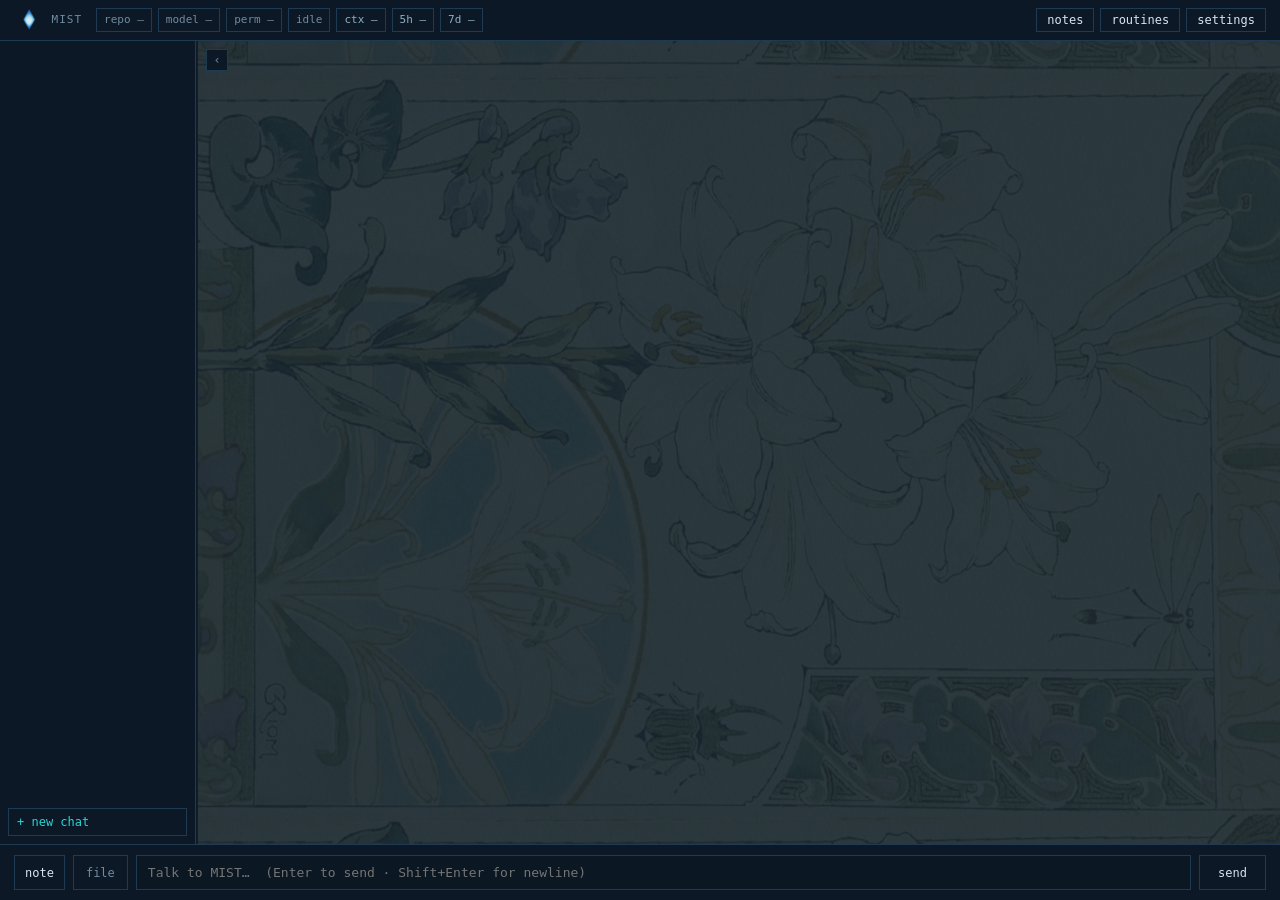
==== commit 65b37e08: "Settings: font picker that re-fonts all text everywhere Adds a "font" section to the settings panel:" ====
--- a/static/index.html
+++ b/static/index.html
@@ -4,8 +4,15 @@
 <meta charset="utf-8">
 <meta name="viewport" content="width=device-width, initial-scale=1">
 <title>MIST Console</title>
-<!-- Apply the saved theme before CSS paints so switching never flashes. -->
-<script>try{document.documentElement.dataset.theme=localStorage.getItem("theme")||"terminal"}catch(e){document.documentElement.dataset.theme="terminal"}</script>
+<!-- Apply the saved theme + font before CSS paints so switching never flashes.
+     __mistFont is replaced server-side (app.py) with the persisted font so a
+     wiped localStorage still paints the right face. localStorage wins if set. -->
+<script>window.__mistFont=null;</script>
+<script>try{document.documentElement.dataset.theme=localStorage.getItem("theme")||"terminal"}catch(e){document.documentElement.dataset.theme="terminal"}
+try{var _d=document.documentElement,_fs=localStorage.getItem("fontStack"),_fid=localStorage.getItem("font");
+if(!_fs&&window.__mistFont){_fs=window.__mistFont.stack;_fid=window.__mistFont.id;}
+if(_fs){_d.style.setProperty("--mono",_fs);_d.style.setProperty("--head",_fs);}
+if(_fid)_d.dataset.font=_fid;}catch(e){}</script>
 <link rel="stylesheet" href="style.css">
 </head>
 <body>
@@ -69,6 +76,7 @@
   <div class="capHead">settings <button id="capClose">×</button></div>
   <div class="capBody">
     <h4>theme</h4><div id="themeList"></div>
+    <h4>font</h4><div id="fontList"></div>
     <h4>quick access</h4>
     <div class="qa">
       <div class="qa-row">
@@ -100,6 +108,7 @@
 
 <footer id="composer">
   <div id="slashMenu" hidden></div>
+  <div id="attachPreview" hidden></div>
   <button id="scratchBtn" title="Notes · a persistent scratchpad saved to disk">note</button>
   <button id="fileBtn" title="Attach a file (inserts its path)">file</button>
   <textarea id="input" rows="1" placeholder="Talk to MIST…  (Enter to send · Shift+Enter for newline)"></textarea>
--- a/static/style.css
+++ b/static/style.css
@@ -25,6 +25,51 @@
   font-family: var(--mono); font-size: 13px; line-height: 1.55;
 }
 body { display: grid; grid-template-rows: auto 1fr auto; height: 100vh; }
+
+/* ---- app wallpaper ----
+   Georges Riom Art Nouveau lily collage, painted INTO the conversation area
+   (#logs) rather than behind the whole window. This is the same slot the old
+   Morris band used: the wallpaper sits at z-index:0 and the scrolling messages
+   layer (.session-log) sits at z-index:1 just above it, so the lilies show
+   through the transparent chat while staying behind the text. (A body::before at
+   z-index:-1 looked fine on dark themes but vanished on the cream solarpunk
+   theme, whose opaque body background paints over any negative-z child.)
+   --wp-* are the knobs; each theme tunes size/blend/opacity to its own ground. */
+:root {
+  --wp-opacity: .22; --wp-blend: normal;
+  --wp-size: cover; --wp-repeat: no-repeat; --wp-pos: center;
+}
+#logs::after {
+  content: ""; position: absolute; inset: 0; z-index: 0; pointer-events: none;
+  background-image: url("riom-lilies.png");
+  background-size: var(--wp-size);
+  background-repeat: var(--wp-repeat);
+  background-position: var(--wp-pos);
+  opacity: var(--wp-opacity);
+  mix-blend-mode: var(--wp-blend);
+}
+/* messages ride above the wallpaper in every theme */
+.session-log { z-index: 1; }
+/* Dark themes show the whole collage as one centered composition — the pale
+   lilies glow against the night ground. The cream solarpunk theme can't do that:
+   a `cover` crop parks the near-white lily blooms over the reading area, and you
+   can't darken white onto cream. So on cream we tile the panel into a repeating
+   green lattice and `multiply` it onto the paper like printed ink — the foliage
+   and borders read clearly while the whites stay light. */
+html[data-theme="solarpunk"] {
+  --wp-opacity: .55; --wp-blend: multiply;
+  --wp-size: 660px auto; --wp-repeat: repeat; --wp-pos: top left;
+}
+/* Readability mask (cream theme only): the messages are left-aligned in a ~900px
+   column, so fade the wallpaper down to ~30% behind that column and let it run at
+   full strength out in the empty right margin. Text then sits on near-clean paper
+   while the lilies stay vivid where there's nothing to read. The partial-alpha
+   stops (rgba …,.30) dim rather than fully clear, so a soft ghost of the pattern
+   still shows behind the text. */
+html[data-theme="solarpunk"] #logs::after {
+  -webkit-mask-image: linear-gradient(to right, rgba(0,0,0,.30) 0, rgba(0,0,0,.30) 820px, #000 1010px, #000 100%);
+          mask-image: linear-gradient(to right, rgba(0,0,0,.30) 0, rgba(0,0,0,.30) 820px, #000 1010px, #000 100%);
+}
 
 /* ---- top bar ---- */
 #topbar {
@@ -376,7 +421,8 @@
 .slash-item.sel { background: #102536; }
 .slash-name { color: var(--teal); font-weight: 700; }
 #input {
-  flex: 1; resize: none; max-height: 200px;
+  flex: 1; resize: none; max-height: 200px; overflow-y: hidden;
+  box-sizing: border-box;
   background: #0b1722; color: var(--text); border: 1px solid var(--line);
   font-family: var(--mono); font-size: 13px; padding: 9px 11px; outline: none;
 }
@@ -638,8 +684,11 @@
 html[data-theme="solarpunk"] #topbar .meta,
 html[data-theme="solarpunk"] #topbar .actions,
 html[data-theme="solarpunk"] #composer > * { position: relative; z-index: 1; }
+/* ...but #slashMenu is also a direct child of #composer and MUST stay an
+   absolutely-positioned overlay — otherwise the rule above turns it into an
+   in-flow flex item that balloons the composer row and warps the whole UI. */
+html[data-theme="solarpunk"] #slashMenu { position: absolute; z-index: 40; }
 html[data-theme="solarpunk"] #logs::before,
-html[data-theme="solarpunk"] #logs::after,
 html[data-theme="solarpunk"] #tabrail::after,
 html[data-theme="solarpunk"] #composer::before,
 html[data-theme="solarpunk"] #topbar::after {
@@ -655,19 +704,9 @@
   background-image: url("an-corner.svg"); background-size: contain; background-position: top left;
   transform: scaleY(-1); transform-origin: top left; opacity: .5;
 }
-/* faint William Morris "Venetian" wallpaper filling the empty space to the RIGHT
-   of the conversation. It covers the whole log area and tiles seamlessly; a
-   horizontal mask keeps it clear of the text column (~900px wide) and fades it in
-   toward the right edge — so it fills whatever empty width the window has at any
-   size and never ends on a hard vertical edge. */
-html[data-theme="solarpunk"] #logs::after {
-  top: 0; right: 0; bottom: 0; left: 0; width: auto; height: auto;
-  background-image: url("morris-venetian.svg");
-  background-repeat: repeat; background-size: 190px auto; background-position: top right;
-  opacity: .14;
-  -webkit-mask-image: linear-gradient(to right, transparent 0, transparent 900px, #000 1010px, #000 100%);
-          mask-image: linear-gradient(to right, transparent 0, transparent 900px, #000 1010px, #000 100%);
-}
+/* (The William Morris "Venetian" band that used to tile down the chat's right
+   column was removed — the Georges Riom lily wallpaper behind the whole app now
+   fills that role. morris-venetian.svg is kept in static/ for reference.) */
 /* slender Art Nouveau tulip column running down the rail / chat seam —
    fade both ends so it never looks chopped */
 html[data-theme="solarpunk"] #tabrail::after {
@@ -743,3 +782,63 @@
 }
 /* the "pinned" section-header pin is gold too (matches the pinned-tab pin) */
 html[data-theme="solarpunk"] .tabsection.pinned .pin-ico { fill: var(--gold); }
+
+/* ---------- generated images (mist-image) ---------- */
+/* Inline thumbnail in chat: flat, square, hairline border, click to enlarge. */
+.imglink { display: inline-block; line-height: 0; border: none; text-decoration: none; }
+/* composer image attachment: a thumbnail floating above the input row (anchored
+   like the slash menu), plus the bubble image that rides a sent message */
+#attachPreview {
+  position: absolute; left: 14px; bottom: calc(100% + 0px); z-index: 41;
+  display: flex; align-items: flex-start; gap: 6px; padding: 8px;
+  background: #0c1825; border: 1px solid var(--line); border-bottom: 0;
+}
+#attachPreview[hidden] { display: none; }
+.attach-thumb { display: block; max-width: 120px; max-height: 90px; border: 1px solid var(--line); }
+.attach-x {
+  background: #0b1722; color: var(--dim); border: 1px solid var(--line);
+  cursor: pointer; font-size: 11px; line-height: 1; padding: 4px 7px;
+}
+.attach-x:hover { color: var(--text); }
+#composer.drag { outline: 1px dashed var(--teal); outline-offset: -3px; }
+.user-img { margin-top: 6px; }
+
+.genimg-wrap { position: relative; display: inline-block; line-height: 0; margin: 6px 0; }
+.genimg {
+  display: block; max-width: min(360px, 100%); max-height: 360px; width: auto;
+  border: 1px solid var(--line); background: var(--surface);
+  cursor: zoom-in;
+}
+/* Direct-download button in the image corner — saves without opening lightbox. */
+.genimg-dl {
+  position: absolute; top: 7px; right: 7px;
+  display: inline-flex; align-items: center; justify-content: center;
+  width: 28px; height: 28px; padding: 0;
+  color: var(--text); background: var(--surface);
+  border: 1px solid var(--line); cursor: pointer;
+  opacity: 0.85; transition: opacity 0.12s, background 0.12s;
+}
+.genimg-wrap:hover .genimg-dl { opacity: 1; }
+.genimg-dl:hover { background: var(--hover); }
+.genimg-dl:focus-visible { opacity: 1; outline: 1px solid var(--focus); }
+.genimg-dl svg { width: 16px; height: 16px; display: block; }
+/* Confirmation flash after a one-click save to ~/Downloads. */
+.genimg-dl.saved { opacity: 1; color: var(--ok); border-color: var(--ok); }
+.genimg-dl.save-err { opacity: 1; color: var(--err); border-color: var(--err); }
+/* Full-size preview overlay. */
+.lightbox {
+  position: fixed; inset: 0; z-index: 9000;
+  background: rgba(0, 0, 0, 0.86);
+  display: flex; flex-direction: column; align-items: center; justify-content: center;
+  padding: 24px; gap: 12px;
+}
+.lightbox-img {
+  max-width: 95vw; max-height: 86vh; width: auto; height: auto;
+  object-fit: contain; border: 1px solid var(--line); cursor: zoom-out;
+}
+.lightbox-bar { display: flex; gap: 8px; }
+.lightbox-btn {
+  font: inherit; color: var(--text); background: var(--surface);
+  border: 1px solid var(--line); padding: 6px 16px; cursor: pointer;
+}
+.lightbox-btn:hover { background: var(--hover); }
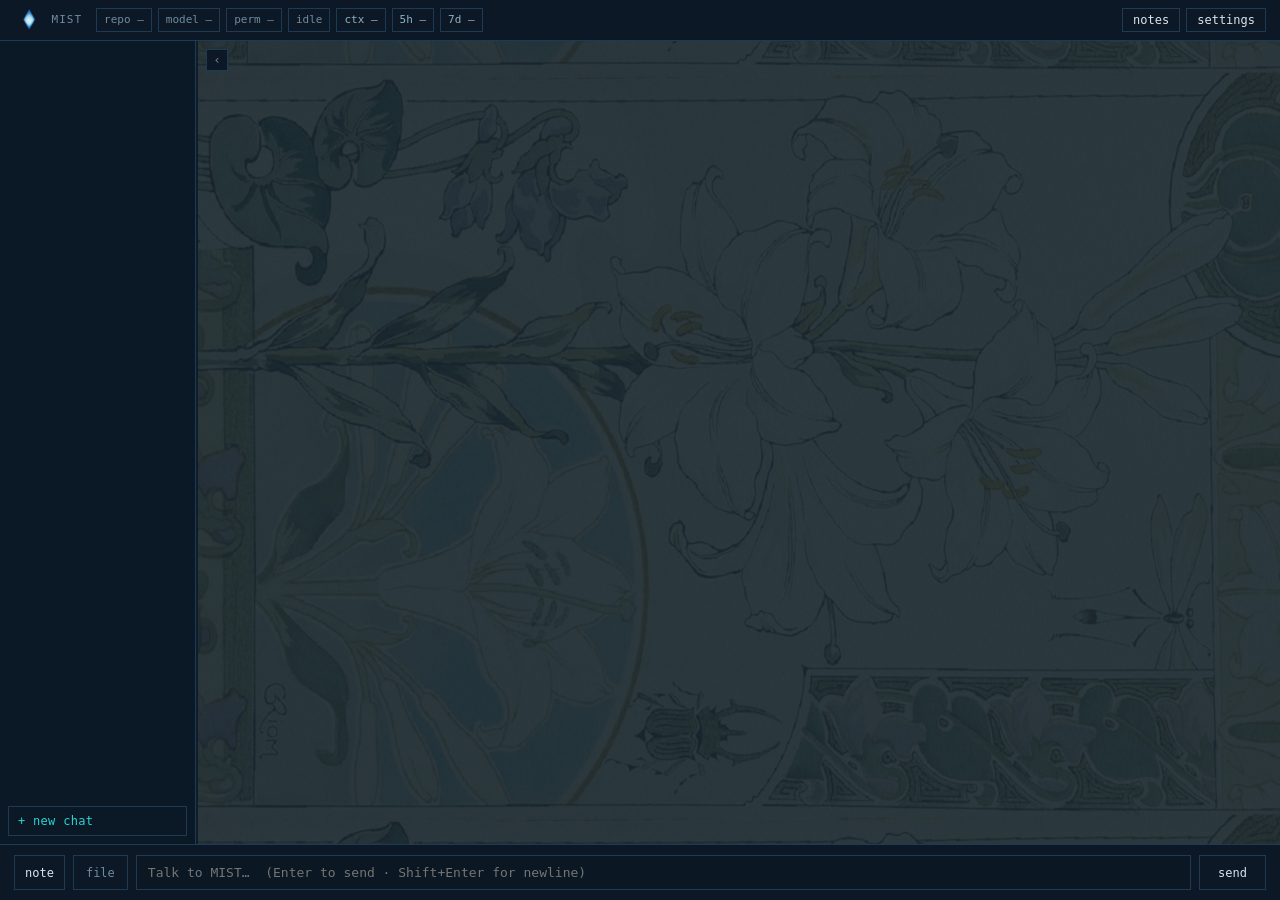
==== commit 73b4d562: "Move routines out of the toolbar into a settings section Drop the standalone "routines" topbar butto" ====
--- a/static/index.html
+++ b/static/index.html
@@ -34,7 +34,6 @@
   </div>
   <div class="actions">
     <button id="notesBtn" title="Notes · a persistent scratchpad saved to disk">notes</button>
-    <button id="routinesBtn" title="Routines · scheduled agents from Claude Code">routines</button>
     <button id="settingsBtn" title="Settings · active MCP servers + tools">settings</button>
   </div>
 </header>
@@ -63,15 +62,6 @@
   </main>
 </div>
 
-<aside id="routinesPanel" hidden>
-  <div class="capHead">routines <span class="count" id="nRoutines"></span><button id="routinesClose">×</button></div>
-  <div class="capBody" id="routinesBody"></div>
-  <div class="routines-foot">
-    <button id="routineNew" class="rt-new">+ new routine</button>
-    <div class="routines-note">Edits write <code>~/.claude/scheduled-tasks</code> (shared with the Claude desktop app). Enabling a schedule runs the routine from the Console via launchd. If the same routine is also scheduled in the desktop app, it will run twice — disable it there.</div>
-  </div>
-</aside>
-
 <aside id="capPanel" hidden>
   <div class="capHead">settings <button id="capClose">×</button></div>
   <div class="capBody">
@@ -93,6 +83,14 @@
     <h4>tools <span class="count" id="nTools"></span></h4><div id="capTools" class="chips"></div>
     <h4>skills <span class="count" id="nSkills"></span></h4><div id="capSkills" class="chips"></div>
     <h4>slash commands <span class="count" id="nSlash"></span></h4><div id="capSlash" class="chips"></div>
+    <h4>routines <span class="count" id="nRoutines"></span></h4>
+    <div id="routinesSection">
+      <div id="routinesBody"></div>
+      <div class="routines-foot">
+        <button id="routineNew" class="rt-new">+ new routine</button>
+        <div class="routines-note">Edits write <code>~/.claude/scheduled-tasks</code> (shared with the Claude desktop app). Enabling a schedule runs the routine from the Console via launchd. If the same routine is also scheduled in the desktop app, it will run twice — disable it there.</div>
+      </div>
+    </div>
   </div>
 </aside>
 
--- a/static/style.css
+++ b/static/style.css
@@ -83,7 +83,12 @@
 .logo-img { height: 24px; width: auto; display: block; }
 .logo { color: var(--teal); font-weight: 700; letter-spacing: 2px; }
 .sub { color: var(--dim); font-size: 11px; text-transform: uppercase; letter-spacing: 1px; }
-.meta { display: flex; gap: 6px; flex: 1; flex-wrap: wrap; }
+/* top-row cards stay in a single row at all times: never wrap, and if the
+   window gets too tight, scroll horizontally (scrollbar hidden) instead of
+   spilling onto a second row or squishing the brand/action buttons. */
+.meta { display: flex; gap: 6px; flex: 1; flex-wrap: nowrap; min-width: 0; overflow-x: auto; scrollbar-width: none; }
+.meta::-webkit-scrollbar { display: none; }
+.badge { flex: 0 0 auto; }
 .badge {
   border: 1px solid var(--line); color: var(--dim);
   padding: 2px 7px; font-size: 11px; white-space: nowrap;
@@ -116,7 +121,7 @@
 #mid { display: flex; min-height: 0; overflow: hidden; }
 #tabrail {
   width: var(--rail-w, 196px); flex: 0 0 var(--rail-w, 196px);
-  border-right: 1px solid var(--line); background: #0c1825;
+  border-right: 1px solid var(--line); background: #0b1826;
   display: flex; flex-direction: column; min-width: 0;
 }
 #railResize {
@@ -127,28 +132,35 @@
 body.col-resizing { cursor: col-resize; user-select: none; }
 #newTab {
   margin: 8px; border: 1px solid var(--line); color: var(--teal);
-  padding: 6px 8px; text-align: left;
-}
+  padding: 7px 9px; text-align: left; letter-spacing: .3px;
+  transition: background .12s ease, color .12s ease, border-color .12s ease;
+}
+/* invert on hover so "+ new chat" reads as a live affordance, not dead chrome */
+#newTab:hover { background: var(--teal); color: var(--bg); border-color: var(--teal); }
 #tabs { overflow-y: auto; flex: 1; }
 .tab {
-  display: flex; align-items: center; gap: 7px;
+  display: flex; align-items: center; gap: 8px;
   padding: 7px 9px; border-bottom: 1px solid var(--line-soft);
+  border-left: 2px solid transparent;   /* constant accent gutter — hover/active recolor it, no layout shift */
   cursor: pointer; color: var(--dim); font-size: 12px;
   user-select: none;   /* so click-drag reordering doesn't select the title text */
-}
-.tab:hover { background: #0f2030; }
+  transition: background .12s ease, color .12s ease, border-left-color .12s ease;
+}
+.tab:hover { background: #102a3e; color: #b3c9db; border-left-color: var(--line); }
 /* lifted, follows the pointer; the no-transition rule keeps it glued to the cursor
    while the OTHER pinned tabs slide out of the way (their transition is set inline) */
 .tab.dragging { opacity: .92; z-index: 10; position: relative;
   box-shadow: 0 4px 14px rgba(0,0,0,.35); cursor: grabbing; }
 body.tab-dragging, body.tab-dragging .tab { cursor: grabbing; }
 .tab.drag-over { box-shadow: inset 0 2px 0 0 var(--teal); }   /* legacy insertion line (unused) */
-.tab.active { background: #102536; color: var(--text); border-left: 2px solid var(--teal); padding-left: 7px; }
+.tab.active { background: #14324c; color: var(--text); border-left-color: var(--teal); }
 .tab .dot { width: 7px; height: 7px; flex: 0 0 7px; background: var(--dim); border-radius: 0; }
 .tab .dot.idle { background: #3a566e; }
-.tab .dot.thinking { background: var(--violet); }
-.tab .dot.working { background: var(--teal); }
+/* thinking/working dots breathe so you can spot which chats are live at a glance */
+.tab .dot.thinking { background: var(--violet); animation: dot-breathe 1.15s ease-in-out infinite; }
+.tab .dot.working { background: var(--teal); animation: dot-breathe 1.15s ease-in-out infinite; }
 .tab .dot.error { background: var(--err); }
+@keyframes dot-breathe { 0%, 100% { opacity: 1; } 50% { opacity: .3; } }
 .tab .ttitle { flex: 1; overflow: hidden; text-overflow: ellipsis; white-space: nowrap; }
 .tab .trename { flex: 1; min-width: 0; background: #0b1722; border: 1px solid var(--teal);
   color: var(--text); font-family: var(--mono); font-size: 12px; padding: 1px 4px; }
@@ -173,7 +185,7 @@
 .tabsection.pinned { color: var(--teal); }
 
 /* pinned conversations get a tinted band + a teal edge so they read as a group */
-.tab.pinned { background: #0e2435; border-left: 2px solid var(--teal); padding-left: 7px; }
+.tab.pinned { background: #0e2435; border-left-color: var(--teal); }
 .tab.pinned:hover { background: #13314a; }
 .tab.pinned.active { background: #16374f; }
 .tab.pinned .tpin { opacity: 1; }
@@ -302,14 +314,13 @@
 
 /* ---- capabilities panel ---- */
 /* start below the top bar so the trigger buttons stay visible + clickable */
-#capPanel, #routinesPanel {
+#capPanel {
   position: fixed; top: var(--topbar-h, 0px); right: 0; width: 340px; height: calc(100% - var(--topbar-h, 0px));
   background: #0c1825; border-left: 1px solid var(--line);
   display: flex; flex-direction: column; z-index: 20;
 }
-#capPanel[hidden], #routinesPanel[hidden] { display: none; }   /* id selector beats UA [hidden]; restore it */
-#routinesBody { flex: 1 1 auto; min-height: 0; }
-.routines-foot { border-top: 1px solid var(--line); padding: 8px 12px; }
+#capPanel[hidden] { display: none; }   /* id selector beats UA [hidden]; restore it */
+.routines-foot { border-top: 1px solid var(--line); padding: 8px 0 2px; margin-top: 8px; }
 .routines-note { color: var(--dim); font-size: 10px; line-height: 1.5; }
 .routines-note code { color: #9db3c6; }
 .rt-new { width: 100%; font-family: var(--mono); font-size: 12px; padding: 6px;
@@ -553,7 +564,6 @@
 html[data-theme="solarpunk"] #topbar,
 html[data-theme="solarpunk"] #tabrail,
 html[data-theme="solarpunk"] #capPanel,
-html[data-theme="solarpunk"] #routinesPanel,
 html[data-theme="solarpunk"] #notesPanel,
 html[data-theme="solarpunk"] #composer,
 html[data-theme="solarpunk"] #slashMenu,
@@ -649,7 +659,6 @@
 html[data-theme="solarpunk"] #permCard,
 html[data-theme="solarpunk"] .scratch-item { box-shadow: 0 1px 4px rgba(74,60,30,.10); }
 html[data-theme="solarpunk"] #capPanel,
-html[data-theme="solarpunk"] #routinesPanel,
 html[data-theme="solarpunk"] #notesPanel { box-shadow: -2px 0 16px rgba(74,60,30,.10); }
 
 /* --- accents: forest green + warm gold, NO neon glow --- */
@@ -780,6 +789,62 @@
 html[data-theme="solarpunk"] .tab .tpin.on {
   color: var(--gold); border-color: var(--gold);
 }
+
+/* ---- warmer, more alive rail (the drab beige field, re-lit) ----
+   The rail was a flat wheat column of near-white chips: low contrast, color only
+   on the active tab. Here it catches the same dappled sunlight as the body and
+   every conversation gets a living leaf, so the resting state reads as a sunlit
+   shelf of cards instead of a monotonous beige list. Gradients + soft glows are
+   the solarpunk idiom (the opposite of the terminal theme's flat/sharp rule). */
+html[data-theme="solarpunk"] #tabrail {
+  background:
+    linear-gradient(180deg, rgba(224,177,0,.13), transparent 44%),   /* gold sunlight pools at the top */
+    linear-gradient(0deg,   rgba(91,178,71,.12), transparent 40%),   /* foliage green rises from the floor */
+    var(--surface);
+}
+/* resting chips are warm sunlit paper (not dead white) with a hair more depth */
+html[data-theme="solarpunk"] .tab {
+  background: linear-gradient(180deg, #FFFDF5, #FBF6E7);
+  border-color: #DCD6BC;
+  box-shadow: 0 1px 3px rgba(74,60,30,.10);
+}
+html[data-theme="solarpunk"] .tab:hover {
+  background: linear-gradient(180deg, #FBF4DF, #F3EBCF);
+  border-color: var(--gold);
+  box-shadow: 0 2px 7px rgba(224,177,0,.18);
+}
+/* the current chat looks illuminated — a soft sunbeam glow around the leaf-green
+   selection, keeping the forest-green spine it already had */
+html[data-theme="solarpunk"] .tab.active {
+  background: linear-gradient(180deg, #E4F1D6, #D6E9C4);
+  box-shadow: 0 0 0 1px rgba(47,107,60,.35), 0 3px 12px rgba(224,177,0,.26);
+}
+/* pinned chips get a faint gold wash behind their gold spine so the group glows */
+html[data-theme="solarpunk"] .tab.pinned { background: linear-gradient(180deg, #FBF3DA, #F6EAC8); }
+html[data-theme="solarpunk"] .tab.pinned.active { background: linear-gradient(180deg, #E7F0D2, #D9E8BF); }
+
+/* status dots become little living leaves — tilted, breathing (shared
+   @keyframes dot-breathe), softly glowing. Color still carries meaning:
+   sage = idle, gold = thinking, foliage = working, brick = error. */
+html[data-theme="solarpunk"] .tab .dot {
+  width: 9px; height: 9px; flex-basis: 9px;
+  border-radius: 0 70% 0 70%;          /* leaf silhouette */
+  transform: rotate(-12deg);
+}
+html[data-theme="solarpunk"] .tab .dot.idle { background: #8FB06B; }   /* living sage, not muted */
+html[data-theme="solarpunk"] .tab .dot.thinking { box-shadow: 0 0 6px rgba(224,177,0,.75); }
+html[data-theme="solarpunk"] .tab .dot.working { box-shadow: 0 0 6px rgba(91,178,71,.85); }
+html[data-theme="solarpunk"] .tab .dot.error { background: var(--err); box-shadow: 0 0 6px rgba(181,64,42,.55); }
+
+/* "+ new chat" becomes a gentle sunbeam call-to-action, not another white card */
+html[data-theme="solarpunk"] #newTab {
+  background: linear-gradient(180deg, #FBF1D2, #F4E6BE);
+  border-color: var(--gold); color: #6A5410;
+}
+html[data-theme="solarpunk"] #newTab:hover {
+  background: linear-gradient(180deg, #FBEBBE, #F0DCA6);
+  box-shadow: 0 0 10px rgba(224,177,0,.30);
+}
 /* the "pinned" section-header pin is gold too (matches the pinned-tab pin) */
 html[data-theme="solarpunk"] .tabsection.pinned .pin-ico { fill: var(--gold); }
 
@@ -822,6 +887,15 @@
 .genimg-dl:hover { background: var(--hover); }
 .genimg-dl:focus-visible { opacity: 1; outline: 1px solid var(--focus); }
 .genimg-dl svg { width: 16px; height: 16px; display: block; }
+/* Generated audio (mist-music): inline <audio> player + a persistent download
+   button. Reuses .genimg-dl chrome, but sits inline (audio is a wide bar, not a
+   square) and stays visible (no image to hover over). */
+.genaudio-wrap {
+  display: inline-flex; align-items: center; gap: 8px;
+  margin: 6px 0; max-width: 100%; vertical-align: middle; line-height: normal;
+}
+.genaudio { height: 36px; max-width: min(340px, 100%); }
+.genaudio-dl { position: static; opacity: 1; flex: none; }
 /* Confirmation flash after a one-click save to ~/Downloads. */
 .genimg-dl.saved { opacity: 1; color: var(--ok); border-color: var(--ok); }
 .genimg-dl.save-err { opacity: 1; color: var(--err); border-color: var(--err); }
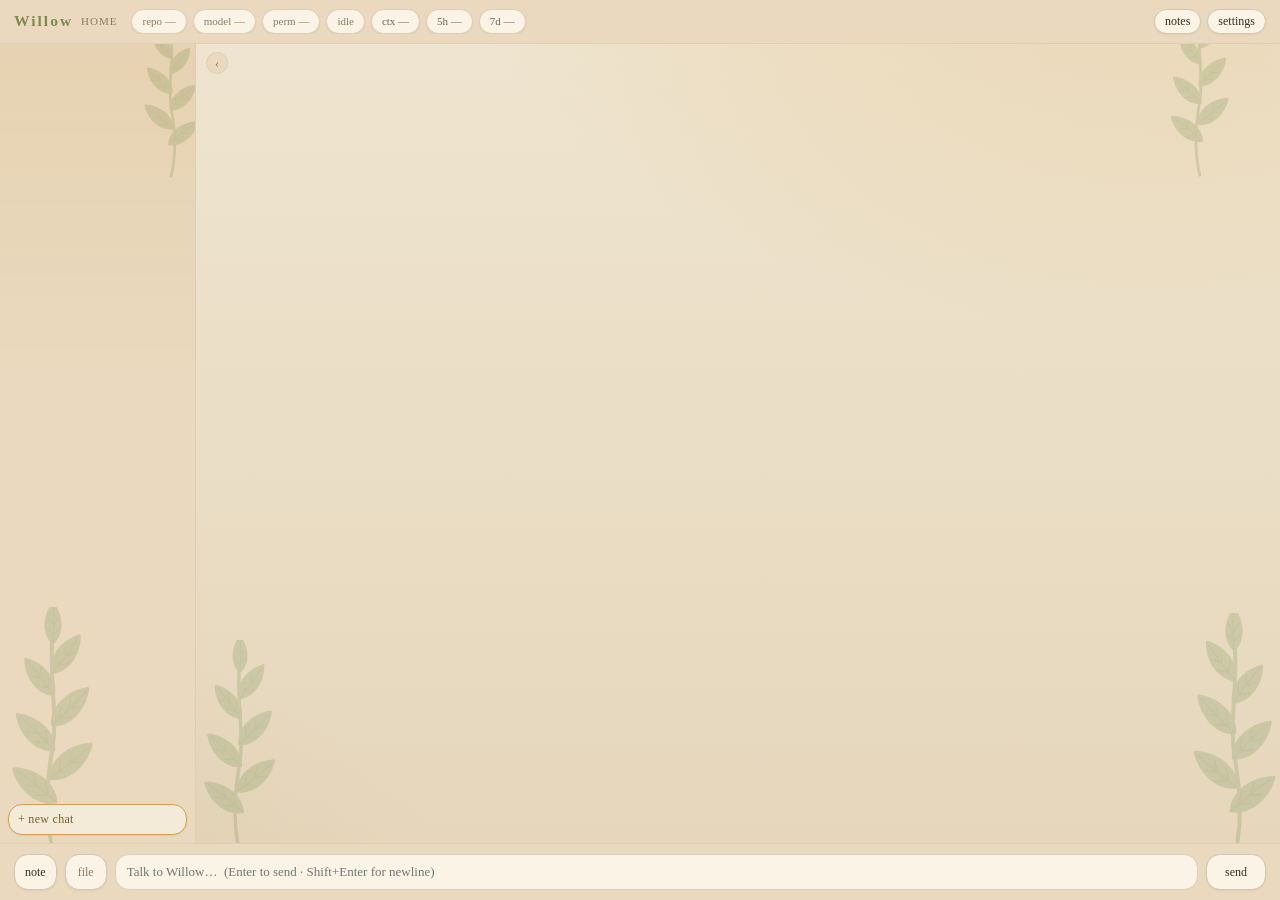
==== commit 69939aea: "Willow: cozy warm reskin + rename from MIST - Rename MIST -> Willow in all user-facing spots (window" ====
--- a/static/index.html
+++ b/static/index.html
@@ -3,12 +3,12 @@
 <head>
 <meta charset="utf-8">
 <meta name="viewport" content="width=device-width, initial-scale=1">
-<title>MIST Console</title>
+<title>Willow</title>
 <!-- Apply the saved theme + font before CSS paints so switching never flashes.
      __mistFont is replaced server-side (app.py) with the persisted font so a
      wiped localStorage still paints the right face. localStorage wins if set. -->
 <script>window.__mistFont=null;</script>
-<script>try{document.documentElement.dataset.theme=localStorage.getItem("theme")||"terminal"}catch(e){document.documentElement.dataset.theme="terminal"}
+<script>try{var _st=document.documentElement.getAttribute("data-theme");document.documentElement.dataset.theme=_st||localStorage.getItem("theme")||"willow"}catch(e){document.documentElement.dataset.theme="willow"}
 try{var _d=document.documentElement,_fs=localStorage.getItem("fontStack"),_fid=localStorage.getItem("font");
 if(!_fs&&window.__mistFont){_fs=window.__mistFont.stack;_fid=window.__mistFont.id;}
 if(_fs){_d.style.setProperty("--mono",_fs);_d.style.setProperty("--head",_fs);}
@@ -18,10 +18,8 @@
 <body>
 <header id="topbar">
   <div class="brand">
-    <img id="logoImg" class="logo-img" src="mist-logo.png" alt="MIST"
-         onerror="this.style.display='none';document.getElementById('logoText').style.display='inline'">
-    <span class="logo" id="logoText" style="display:none">M I S T</span>
-    <span class="sub">MIST</span>
+    <span class="logo" id="logoText">Willow</span>
+    <span class="sub">home</span>
   </div>
   <div class="meta">
     <span class="badge repo clickable" id="repo" data-state="unknown" title="Repo MIST works in · click to change">repo —</span>
@@ -104,12 +102,14 @@
   </div>
 </aside>
 
+<aside id="bgMonitor" hidden></aside>
+
 <footer id="composer">
   <div id="slashMenu" hidden></div>
   <div id="attachPreview" hidden></div>
   <button id="scratchBtn" title="Notes · a persistent scratchpad saved to disk">note</button>
   <button id="fileBtn" title="Attach a file (inserts its path)">file</button>
-  <textarea id="input" rows="1" placeholder="Talk to MIST…  (Enter to send · Shift+Enter for newline)"></textarea>
+  <textarea id="input" rows="1" placeholder="Talk to Willow…  (Enter to send · Shift+Enter for newline)"></textarea>
   <button id="sendBtn">send</button>
   <input type="file" id="hiddenFile" multiple hidden>
 </footer>
--- a/static/style.css
+++ b/static/style.css
@@ -916,3 +916,310 @@
   border: 1px solid var(--line); padding: 6px 16px; cursor: pointer;
 }
 .lightbox-btn:hover { background: var(--hover); }
+
+/* ---------- background-task monitor ----------
+   A live panel over the composer that shows what background agents +
+   `run_in_background` shells are doing while the foreground turn sits idle.
+   Fed by the stream's `system` task_* events. Flat/sharp: square, hairline,
+   no shadow — same language as the tool cards and badges. */
+#bgMonitor {
+  position: fixed; right: 16px; bottom: 84px; z-index: 40;
+  width: min(400px, 42vw); max-height: 44vh; overflow-y: auto;
+  background: var(--bg); border: 1px solid var(--teal);
+  font-size: 12px; color: var(--text);
+}
+#bgMonitor .bgm-head {
+  padding: 6px 10px; border-bottom: 1px solid var(--line);
+  color: var(--teal); letter-spacing: .3px;
+  position: sticky; top: 0; background: var(--bg);
+}
+#bgMonitor .bgm-row {
+  display: flex; gap: 8px; padding: 8px 10px;
+  border-bottom: 1px solid var(--line-soft);
+}
+#bgMonitor .bgm-row:last-child { border-bottom: 0; }
+#bgMonitor .bgm-glyph { flex: 0 0 auto; width: 12px; text-align: center; }
+#bgMonitor .bgm-row.running .bgm-glyph { color: var(--teal); animation: dot-breathe 1.15s ease-in-out infinite; }
+#bgMonitor .bgm-row.completed { opacity: .62; }
+#bgMonitor .bgm-row.completed .bgm-glyph { color: var(--ok); }
+#bgMonitor .bgm-row.failed .bgm-glyph { color: var(--err); }
+#bgMonitor .bgm-main { min-width: 0; flex: 1 1 auto; }
+#bgMonitor .bgm-desc {
+  color: var(--text); font-weight: 600;
+  overflow: hidden; text-overflow: ellipsis; white-space: nowrap;
+}
+#bgMonitor .bgm-sub {
+  margin-top: 2px; color: var(--dim); line-height: 1.4;
+  overflow: hidden; text-overflow: ellipsis; white-space: nowrap;
+}
+#bgMonitor .bgm-live { color: #9db3c6; }
+#bgMonitor .bgm-meta { color: var(--dim); }
+/* kill + expand controls */
+#bgMonitor .bgm-row { cursor: pointer; }
+#bgMonitor .bgm-row.killing .bgm-glyph { color: var(--warn); animation: dot-breathe 1.15s ease-in-out infinite; }
+#bgMonitor .bgm-row.killed { opacity: .62; }
+#bgMonitor .bgm-row.killed .bgm-glyph { color: var(--err); }
+#bgMonitor .bgm-kill {
+  flex: 0 0 auto; align-self: flex-start;
+  background: none; border: 1px solid var(--line); color: var(--dim);
+  font: inherit; font-size: 11px; line-height: 1; padding: 3px 6px;
+  border-radius: 0; cursor: pointer;
+}
+#bgMonitor .bgm-kill:hover,
+#bgMonitor .bgm-kill.armed { border-color: var(--err); color: var(--err); }
+#bgMonitor .bgm-kill:disabled { opacity: .5; cursor: default; }
+#bgMonitor .bgm-row.expanded .bgm-desc,
+#bgMonitor .bgm-row.expanded .bgm-sub { white-space: normal; }
+#bgMonitor .bgm-detail {
+  margin-top: 6px; padding-top: 6px; border-top: 1px solid var(--line-soft);
+}
+#bgMonitor .bgm-trail { max-height: 130px; overflow-y: auto; }
+#bgMonitor .bgm-trail-line { color: var(--dim); line-height: 1.5; white-space: normal; }
+#bgMonitor .bgm-trail-line:last-child { color: #9db3c6; }
+#bgMonitor .bgm-id {
+  margin-top: 4px; color: var(--dim); font-size: 10px; user-select: text;
+}
+/* tab-rail dot: an active background task pulses teal like a working turn */
+.tab .dot.bg { background: var(--teal); animation: dot-breathe 1.15s ease-in-out infinite; }
+
+/* ============================================================
+   WILLOW  —  Whitney's theme. A cozy, lived-in room, not a console.
+   Warm linen ground, soft clay + sage accents, book-serif text
+   (Windows-native so it renders on her machine), rounded edges,
+   NO ornament, NO wallpaper. Clean and quiet on purpose.
+   ============================================================ */
+html[data-theme="willow"] {
+  --bg:        #EBDFCA;   /* warm oat, golden-hour */
+  --bg-2:      #F6EEDEcc; /* translucent panel */
+  --line:      #DBCFB6;   /* warm clay-taupe hairline */
+  --line-soft: #E7DBC5;
+  --text:      #3A2E20;   /* warm roasted bark — soft near-black, never cold */
+  --dim:       #8C7B60;   /* taupe secondary text */
+  --teal:      #7E894F;   /* PRIMARY accent = warm olive (the assistant / links) */
+  --violet:    #B0873F;   /* thinking = amber-ochre */
+  --user:      #B0562E;   /* the human = rich clay / terracotta */
+  --warn:      #C4842F;   /* honey amber */
+  --err:       #AF4A32;   /* warm brick */
+  --ok:        #7E894F;   /* olive */
+  /* theme-local surfaces — all light/warm, never dark */
+  --surface:   #EAD9BE;   /* bars & panels: honeyed sand */
+  --surface-2: #FBF4E6;   /* fields / raised chips: warm cream */
+  --code-bg:   #ECE0C9;   /* parchment code blocks */
+  --hover:     #E3D5B9;   /* deeper sand */
+  --active:    #EFDFC0;   /* honey selection */
+  --user-bg:   #F7E7CF;   /* warm clay-cream bubble */
+  --leaf:      #6f8b45;   /* foliage green — the "working" pulse + sprigs */
+  --gold:      #CFA353;   /* honey */
+  --amber:     #DCA94F;
+  --focus:     0 0 0 3px rgba(176,86,46,.20);   /* soft clay focus ring */
+  --radius:    14px;
+  /* Windows-native warm book fonts: Constantia is a humanist reading serif that
+     ships on Windows — cozy and un-terminal. Georgia/Cambria as fallbacks. */
+  --mono: "Constantia", "Georgia", "Cambria", "Palatino Linotype", serif;
+  --head: "Constantia", "Georgia", "Cambria", serif;
+  --wp-opacity: 0;        /* the lily wallpaper is off; sprigs come in via ::after below */
+}
+/* golden-hour light: warm sun pooling in from the top-right, no hard spotlights */
+html[data-theme="willow"] body {
+  font-size: 15.5px; line-height: 1.72;
+  background:
+    radial-gradient(1200px 760px at 90% -14%, rgba(214,162,74,.24), transparent 60%),
+    radial-gradient(1000px 640px at -8% 110%, rgba(150,110,60,.12), transparent 60%),
+    linear-gradient(180deg, #EFE5D0 0%, #E5D6BB 100%);
+  background-attachment: fixed;
+}
+/* code stays monospace even though the UI is a warm serif */
+html[data-theme="willow"] .body pre,
+html[data-theme="willow"] .body code,
+html[data-theme="willow"] .tool pre,
+html[data-theme="willow"] .body .copy-btn {
+  font-family: "Cascadia Code", "Consolas", "SF Mono", Menlo, monospace;
+}
+/* display type: logo, headings, panel titles, greeting — a touch more spacing */
+html[data-theme="willow"] .logo,
+html[data-theme="willow"] .body h1,
+html[data-theme="willow"] .body h2,
+html[data-theme="willow"] .body h3,
+html[data-theme="willow"] .capHead,
+html[data-theme="willow"] .greet { font-family: var(--head); letter-spacing: .2px; }
+html[data-theme="willow"] .logo { letter-spacing: 2px; font-weight: 700; }
+html[data-theme="willow"] .sub { color: var(--dim); }
+
+/* --- panels & bars get the warm-sand surface --- */
+html[data-theme="willow"] #topbar,
+html[data-theme="willow"] #tabrail,
+html[data-theme="willow"] #capPanel,
+html[data-theme="willow"] #notesPanel,
+html[data-theme="willow"] #composer,
+html[data-theme="willow"] #slashMenu,
+html[data-theme="willow"] #modelCard,
+html[data-theme="willow"] #permCard,
+html[data-theme="willow"] #railToggle { background: var(--surface); }
+
+/* --- fields / small controls: clean warm white --- */
+html[data-theme="willow"] #input,
+html[data-theme="willow"] #notesInput,
+html[data-theme="willow"] .rt-field input,
+html[data-theme="willow"] .rt-field textarea,
+html[data-theme="willow"] .rt-new,
+html[data-theme="willow"] .rt-actions button,
+html[data-theme="willow"] .qa-rec,
+html[data-theme="willow"] .scratch-item,
+html[data-theme="willow"] .scratch-edit,
+html[data-theme="willow"] .tab .trename,
+html[data-theme="willow"] .body .copy-btn { background: var(--surface-2); }
+
+/* --- code / parchment surfaces (light, not dark) --- */
+html[data-theme="willow"] .body pre,
+html[data-theme="willow"] .body code,
+html[data-theme="willow"] .body .md-table th,
+html[data-theme="willow"] .body .md-table code { background: var(--code-bg); color: var(--text); }
+html[data-theme="willow"] .body .md-table tbody tr:nth-child(even) td { background: #EEE8D8; }
+
+/* --- hover / active fills (were dark blues) --- */
+html[data-theme="willow"] details.tool > summary.tool-head,
+html[data-theme="willow"] .tab:hover { background: var(--hover); }
+html[data-theme="willow"] .modelrow:hover,
+html[data-theme="willow"] .slash-item.sel { background: var(--active); }
+html[data-theme="willow"] #jumpBtn { background: var(--active); color: var(--teal); }
+html[data-theme="willow"] #jumpBtn:hover { background: #D9D6C2; }
+
+/* --- user message bubble: warm clay-cream, terracotta edge, bark text --- */
+html[data-theme="willow"] .msg.user .body {
+  color: var(--text); background: var(--user-bg);
+  border: 1px solid #E7CDAF; border-left: 3px solid var(--user);
+}
+
+/* --- secondary text that was cool gray → warm taupe so it reads on linen --- */
+html[data-theme="willow"] .think .think-body,
+html[data-theme="willow"] .tool .tsummary,
+html[data-theme="willow"] .tool .tool-result,
+html[data-theme="willow"] .tool pre,
+html[data-theme="willow"] .chips span,
+html[data-theme="willow"] .routines-note code,
+html[data-theme="willow"] .badge.usage,
+html[data-theme="willow"] .badge.repo { color: #6E6353; }
+
+/* --- soft rounded edges everywhere (calm, not sharp) --- */
+html[data-theme="willow"] .badge { border-radius: 999px; padding: 2px 10px; }
+html[data-theme="willow"] button,
+html[data-theme="willow"] #input,
+html[data-theme="willow"] #notesInput,
+html[data-theme="willow"] .rt-field input,
+html[data-theme="willow"] .rt-field textarea,
+html[data-theme="willow"] .rt-new,
+html[data-theme="willow"] .scratch-item,
+html[data-theme="willow"] .scratch-edit,
+html[data-theme="willow"] .think,
+html[data-theme="willow"] .msg.user .body,
+html[data-theme="willow"] .notice,
+html[data-theme="willow"] .chips span,
+html[data-theme="willow"] #modelCard,
+html[data-theme="willow"] #permCard,
+html[data-theme="willow"] #slashMenu,
+html[data-theme="willow"] #railToggle,
+html[data-theme="willow"] #jumpBtn { border-radius: var(--radius); }
+html[data-theme="willow"] .tool,
+html[data-theme="willow"] details.tool > summary.tool-head { border-radius: 10px; }
+html[data-theme="willow"] details.tool[open] > summary.tool-head { border-radius: 10px 10px 0 0; }
+html[data-theme="willow"] .body pre,
+html[data-theme="willow"] .body code { border-radius: 8px; }
+
+/* gentle warm depth instead of hard hairlines */
+html[data-theme="willow"] .tool,
+html[data-theme="willow"] .msg.user .body,
+html[data-theme="willow"] #modelCard,
+html[data-theme="willow"] #permCard,
+html[data-theme="willow"] .scratch-item { box-shadow: 0 1px 4px rgba(74,60,30,.09); }
+html[data-theme="willow"] #capPanel,
+html[data-theme="willow"] #notesPanel { box-shadow: -2px 0 16px rgba(74,60,30,.09); }
+
+/* --- accents: sage + clay, no glow --- */
+html[data-theme="willow"] .msg.mist .who { color: var(--teal); }
+html[data-theme="willow"] .cursor { background: var(--user); border-radius: 2px; }
+html[data-theme="willow"] .body a { color: var(--user); text-decoration: none; border-bottom: 1px solid rgba(180,100,62,.35); }
+html[data-theme="willow"] .body a:hover { color: #96502F; border-bottom-color: var(--gold); }
+html[data-theme="willow"] #input:focus,
+html[data-theme="willow"] #notesInput:focus,
+html[data-theme="willow"] .rt-field input:focus,
+html[data-theme="willow"] .rt-field textarea:focus { border-color: var(--user); box-shadow: var(--focus); }
+html[data-theme="willow"] #sendBtn:not(:disabled):hover { border-color: var(--user); box-shadow: 0 0 8px rgba(180,100,62,.22); }
+html[data-theme="willow"] .tab.active { box-shadow: inset 2px 0 0 0 var(--user); }
+
+/* selection + scrollbar: warm clay + sand */
+html[data-theme="willow"] ::selection { background: rgba(180,100,62,.20); color: var(--text); }
+html[data-theme="willow"] ::-webkit-scrollbar-thumb { background: #CBBFA6; border-radius: 999px; }
+
+/* --- top-bar chips/buttons + sidebar tabs read as soft raised cards --- */
+html[data-theme="willow"] .badge { background: var(--surface-2); box-shadow: 0 1px 2px rgba(74,60,30,.08); }
+html[data-theme="willow"] .actions button,
+html[data-theme="willow"] #newTab,
+html[data-theme="willow"] #scratchBtn,
+html[data-theme="willow"] #fileBtn,
+html[data-theme="willow"] #sendBtn {
+  background: var(--surface-2); border-color: #D3C7B0;
+  box-shadow: 0 1px 2px rgba(74,60,30,.08);
+}
+html[data-theme="willow"] .actions button:hover,
+html[data-theme="willow"] #newTab:hover,
+html[data-theme="willow"] #scratchBtn:hover,
+html[data-theme="willow"] #fileBtn:hover,
+html[data-theme="willow"] #sendBtn:not(:disabled):hover { border-color: var(--user); color: var(--user); box-shadow: none; }
+
+/* each tab is a soft rounded chip on warm paper */
+html[data-theme="willow"] .tab {
+  margin: 4px 8px; padding: 7px 10px; border-radius: 10px;
+  border: 1px solid #DCD1BC; background: #FBF6ED;
+  box-shadow: 0 1px 2px rgba(74,60,30,.07);
+  color: #4A4133;
+}
+html[data-theme="willow"] .tab .ttitle { color: #4A4133; }
+html[data-theme="willow"] .tab.active .ttitle,
+html[data-theme="willow"] .tab.pinned .ttitle { color: var(--text); }
+html[data-theme="willow"] .tab:hover { background: var(--hover); border-color: #C9BCA1; }
+html[data-theme="willow"] .tab.active {
+  background: var(--active); color: var(--text);
+  border: 1px solid var(--user); padding-left: 10px;
+  box-shadow: 0 1px 4px rgba(74,60,30,.10);
+}
+html[data-theme="willow"] .tab.pinned { border-left: 3px solid var(--gold); }
+html[data-theme="willow"] .tab.pinned.active { border: 1px solid var(--user); border-left: 3px solid var(--gold); }
+html[data-theme="willow"] .tab .tpin {
+  color: var(--dim); border: 1px solid var(--line); border-radius: 4px;
+  width: 18px; height: 18px; padding: 0; box-sizing: border-box; background: var(--surface);
+}
+html[data-theme="willow"] .tab:hover .tpin { border-color: var(--user); color: var(--user); }
+html[data-theme="willow"] .tab .tpin.on { color: var(--gold); border-color: var(--gold); }
+
+/* rail: a calm warm shelf */
+html[data-theme="willow"] #tabrail { background: var(--surface); }
+html[data-theme="willow"] .tab .dot.idle { background: #B3A98F; }
+html[data-theme="willow"] .tab .dot.working,
+html[data-theme="willow"] .spinner .sv-glyph { background: var(--leaf); color: var(--leaf); }
+html[data-theme="willow"] .tab .dot.thinking { background: var(--violet); }
+html[data-theme="willow"] .tab .dot.error { background: var(--err); }
+
+/* "+ new chat": a gentle warm call, not another white card */
+html[data-theme="willow"] #newTab { background: #F3EAD7; border-color: var(--gold); color: #7A5F2E; }
+html[data-theme="willow"] #newTab:hover { background: #EFE2C9; box-shadow: none; }
+
+/* --- soft leafy sprigs, growing quietly in the background --- */
+/* the lily wallpaper slot is repurposed for willow: little sprigs tucked into the
+   corners of the conversation, low-opacity (baked into the SVGs) so they never
+   fight the words. */
+html[data-theme="willow"] #logs::after {
+  background-image: url("willow-sprig.svg"), url("willow-sprig2.svg"), url("willow-sprig.svg");
+  background-repeat: no-repeat;
+  background-position: left -24px bottom -28px, right -30px bottom -36px, right 26px top -44px;
+  background-size: 132px, 152px, 108px;
+  opacity: 1; mix-blend-mode: normal;
+  -webkit-mask-image: none; mask-image: none;
+}
+/* a sprig climbing the chat rail, one peeking in at the top */
+html[data-theme="willow"] #tabrail {
+  background:
+    url("willow-sprig.svg") no-repeat left -22px bottom -26px / 150px,
+    url("willow-sprig2.svg") no-repeat right -26px top -30px / 100px,
+    linear-gradient(180deg, rgba(207,163,83,.12), transparent 40%),
+    var(--surface);
+}
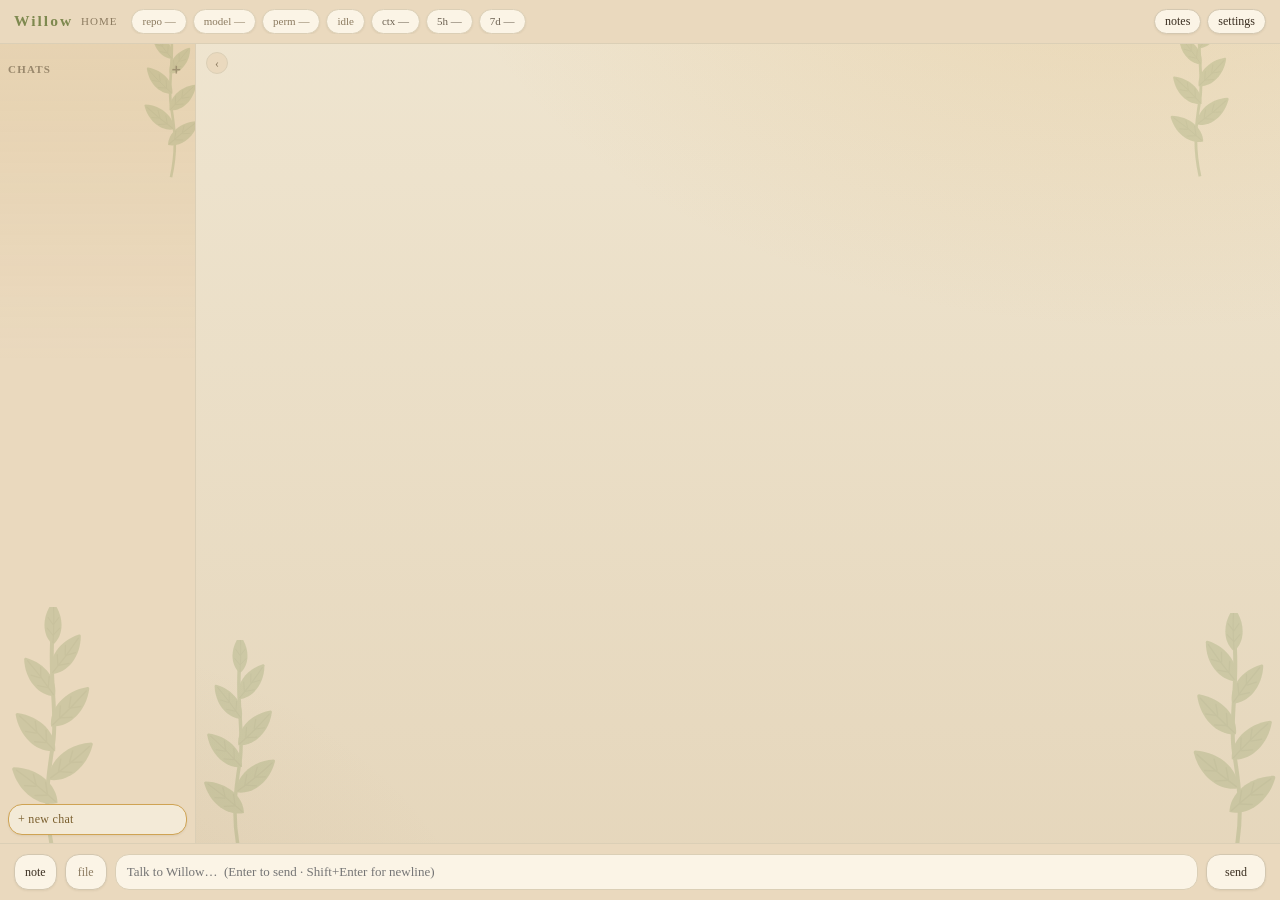
==== commit ce31f9ca: "Willow rooms: persistent exobrain spaces in the rail - Rail now has three sections: Rooms (Today/Thi" ====
--- a/static/index.html
+++ b/static/index.html
@@ -22,7 +22,7 @@
     <span class="sub">home</span>
   </div>
   <div class="meta">
-    <span class="badge repo clickable" id="repo" data-state="unknown" title="Repo MIST works in · click to change">repo —</span>
+    <span class="badge repo clickable" id="repo" data-state="unknown" title="Repo Willow works in · click to change">repo —</span>
     <span class="badge clickable" id="model" title="Model in use · click to switch">model —</span>
     <span class="badge clickable" id="perm" title="Permission mode · click to switch">perm —</span>
     <span class="badge" id="status" data-state="idle">idle</span>
@@ -45,11 +45,13 @@
 <aside id="permCard" hidden>
   <div class="capHead">permission mode <button id="permClose">×</button></div>
   <div id="permList"></div>
-  <div class="modelnote">Controls how freely MIST acts. Applies to the active chat on your next message.</div>
+  <div class="modelnote">Controls how freely Willow acts. Applies to the active chat on your next message.</div>
 </aside>
 
 <div id="mid">
   <nav id="tabrail">
+    <div id="roomRail"></div>
+    <div class="rail-section" id="chatsHead">Chats <span class="add" id="newTab2" title="New chat">＋</span></div>
     <div id="tabs"></div>
     <button id="newTab">+ new chat</button>
   </nav>
@@ -57,6 +59,7 @@
   <main id="logs">
     <button id="railToggle" title="Hide the chat list" aria-label="Toggle chat list">‹</button>
     <button id="jumpBtn" hidden title="Jump to the latest message">↓ jump to present</button>
+    <div id="roomView" hidden></div>
   </main>
 </div>
 
@@ -75,7 +78,7 @@
         <span class="qa-warn" id="qaPermStatus">needs Accessibility permission</span>
         <button id="qaGrant" class="qa-rec">Grant</button>
       </div>
-      <div class="qa-note">Double-tap the Option (⌥) key to summon MIST from anywhere — even when she's closed (a tiny always-on background agent launches her). Needs macOS Accessibility permission for the agent (System Settings → Privacy & Security → Accessibility).</div>
+      <div class="qa-note">Double-tap the Option (⌥) key to summon Willow from anywhere — even when she's closed (a tiny always-on background agent launches her). Needs macOS Accessibility permission for the agent (System Settings → Privacy & Security → Accessibility).</div>
     </div>
     <h4>active mcp servers <span class="count" id="nMcp"></span></h4><div id="capMcp" class="chips"></div>
     <h4>tools <span class="count" id="nTools"></span></h4><div id="capTools" class="chips"></div>
--- a/static/style.css
+++ b/static/style.css
@@ -1223,3 +1223,69 @@
     linear-gradient(180deg, rgba(207,163,83,.12), transparent 40%),
     var(--surface);
 }
+
+/* ============================================================
+   ROOMS — persistent exobrain spaces in the rail + their view
+   ============================================================ */
+/* rail section headers (Rooms / Projects / Chats) */
+.rail-section {
+  display: flex; align-items: center; justify-content: space-between;
+  font-size: 11px; letter-spacing: 1.2px; text-transform: uppercase;
+  color: var(--dim); font-weight: 700; margin: 14px 8px 4px; opacity: .85;
+}
+#roomRail .rail-section:first-child { margin-top: 2px; }
+.rail-section .add { cursor: pointer; font-size: 14px; opacity: .8; padding: 0 3px; }
+.rail-section .add:hover { color: var(--user); opacity: 1; }
+/* a room row in the rail (reuses .tab; add icon + title) */
+#roomRail .tab, #tabs .tab { position: relative; }
+.tab .rico { width: 18px; text-align: center; flex: 0 0 18px; }
+.tab.room .ttitle { flex: 1; }
+.tab .rdel { margin-left: auto; opacity: 0; color: var(--dim); font-size: 14px; padding: 0 2px; }
+.tab.room:hover .rdel { opacity: .7; }
+.tab .rdel:hover { color: var(--err); opacity: 1; }
+
+/* the room view (fills the conversation area when a room is open) */
+#roomView {
+  position: absolute; inset: 0; z-index: 2; overflow-y: auto;
+  padding: 26px 40px 40px; display: none;
+}
+#roomView.show { display: block; }
+#roomView .space-head {
+  display: flex; align-items: baseline; gap: 12px; flex-wrap: wrap;
+  margin-bottom: 6px; padding-bottom: 12px; border-bottom: 1px solid var(--line);
+}
+#roomView .space-title { font-size: 23px; font-weight: 700; color: var(--text); letter-spacing: .3px; }
+#roomView .space-sub { color: var(--dim); font-size: 14px; }
+#roomView .space-tools { margin-left: auto; display: flex; gap: 6px; }
+#roomView .space-tools button {
+  font: inherit; font-size: 12px; padding: 3px 11px; border-radius: 999px;
+  border: 1px solid var(--line); background: var(--surface-2); color: var(--dim); cursor: pointer;
+}
+#roomView .space-tools button:hover { border-color: var(--user); color: var(--user); }
+#roomView .space-note { color: var(--dim); font-style: italic; font-size: 13.5px; margin: 14px 0 20px; max-width: 640px; }
+#roomView .card {
+  max-width: 680px; margin: 0 0 16px; padding: 13px 17px;
+  background: var(--surface-2); border: 1px solid var(--line);
+  border-radius: 13px; box-shadow: 0 2px 8px rgba(90,66,26,.06);
+}
+#roomView .card h4 {
+  font-size: 12.5px; letter-spacing: .5px; color: var(--dim);
+  margin: 0 0 9px; text-transform: uppercase; font-weight: 700;
+}
+#roomView .checkline { display: flex; gap: 10px; align-items: flex-start; margin: 8px 0; }
+#roomView .cbox {
+  width: 17px; height: 17px; border: 1.5px solid var(--user); border-radius: 5px;
+  flex: 0 0 17px; margin-top: 3px; cursor: pointer; position: relative; background: transparent;
+}
+#roomView .cbox.done { background: var(--ok); border-color: var(--ok); }
+#roomView .cbox.done::after { content: "✓"; color: #fff; font-size: 12px; position: absolute; left: 2.5px; top: -2.5px; }
+#roomView .ctext { flex: 1; }
+#roomView .ctext.done { color: var(--dim); text-decoration: line-through; }
+#roomView .line { margin: 6px 0; }
+#roomView .muted { color: var(--dim); font-size: 13.5px; }
+#roomView .room-empty { color: var(--dim); font-style: italic; }
+#roomView textarea.room-edit {
+  width: 100%; max-width: 700px; min-height: 320px; resize: vertical;
+  font-family: var(--mono); font-size: 14px; line-height: 1.6; color: var(--text);
+  background: var(--surface-2); border: 1px solid var(--line); border-radius: 12px; padding: 14px 16px;
+}
